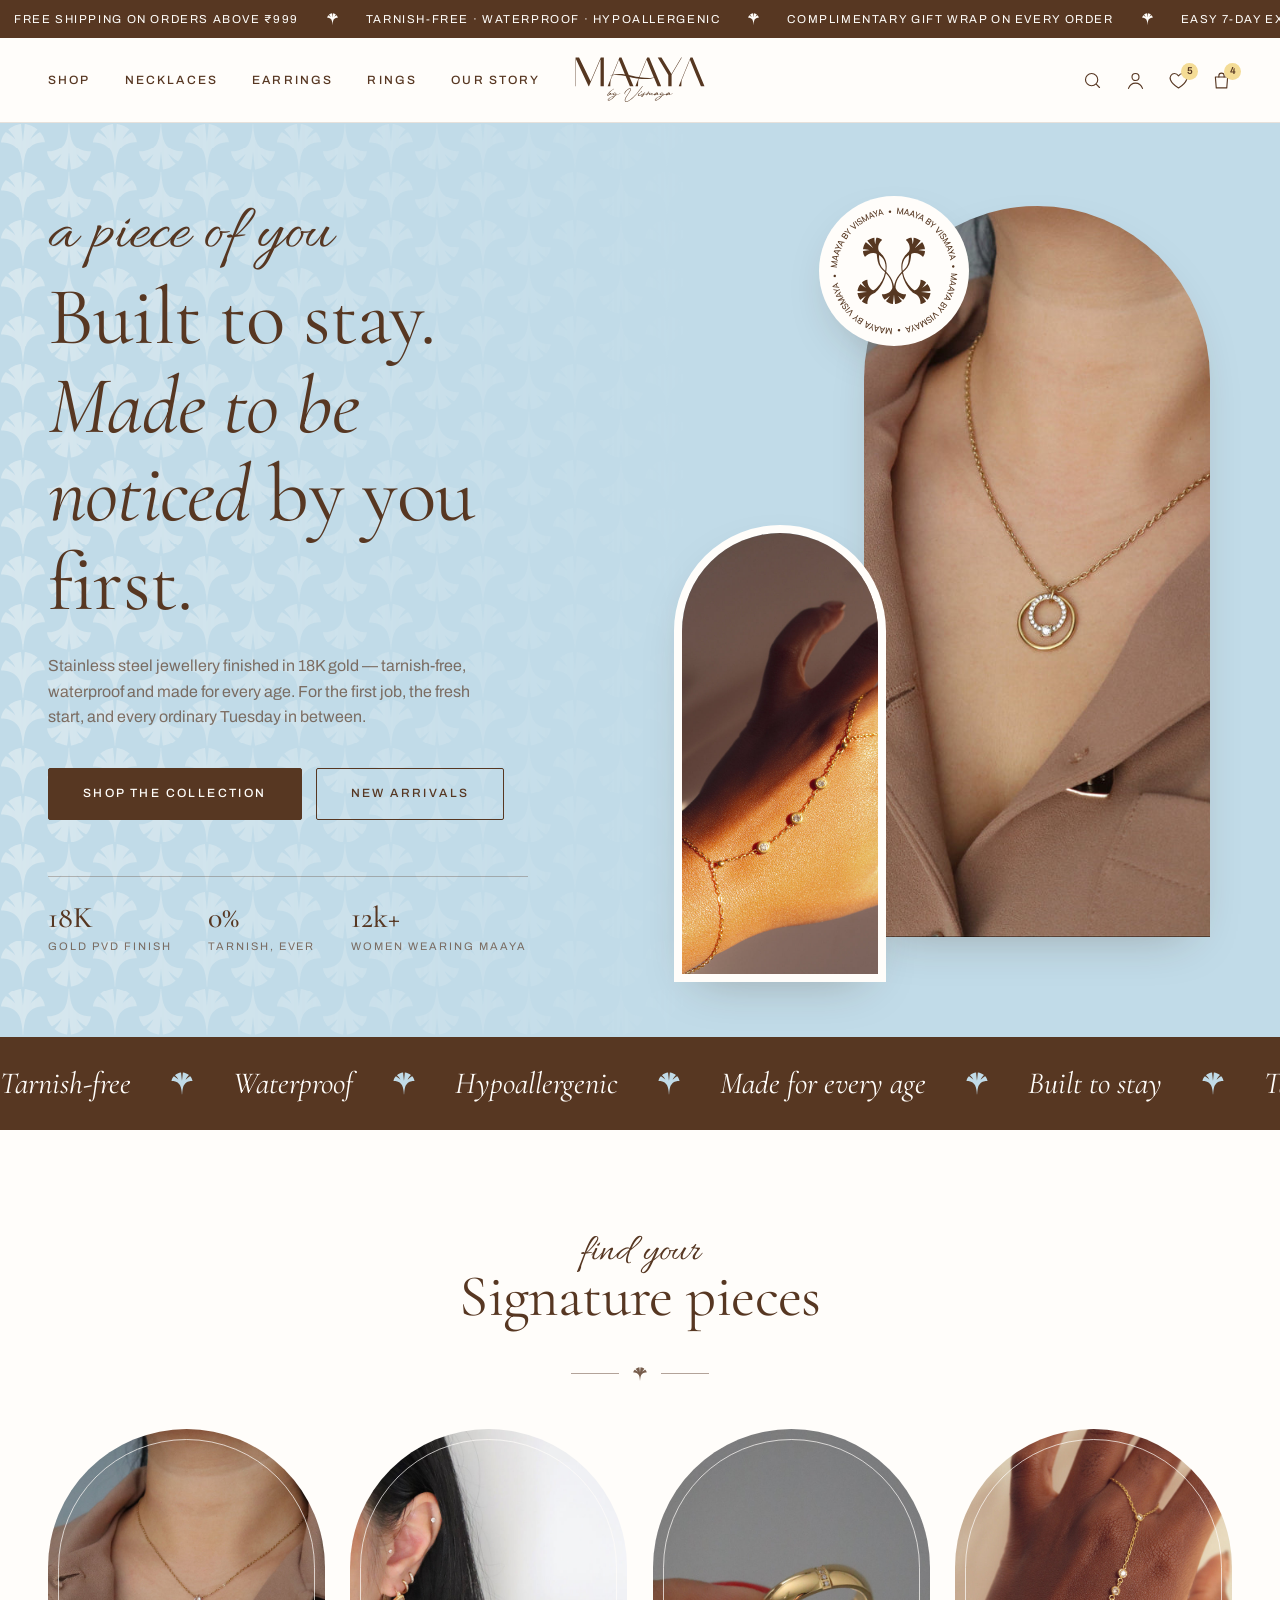
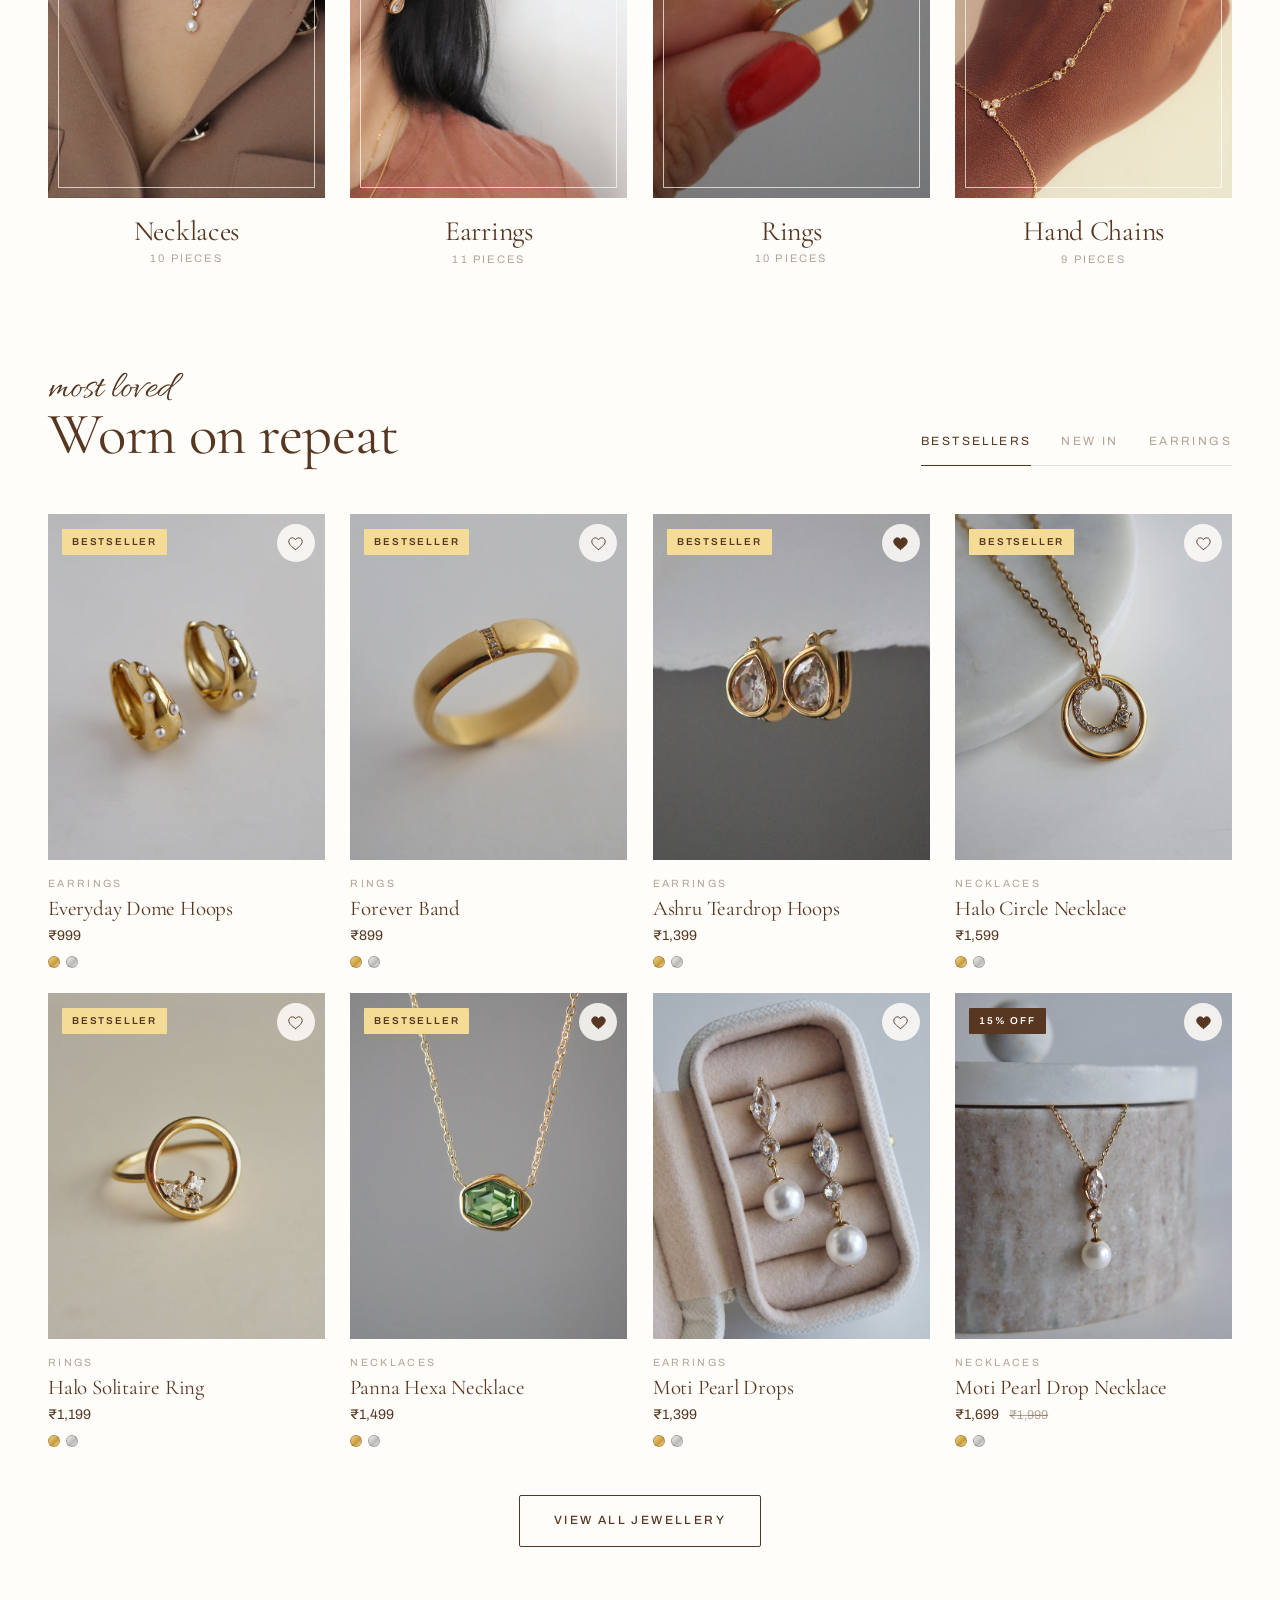
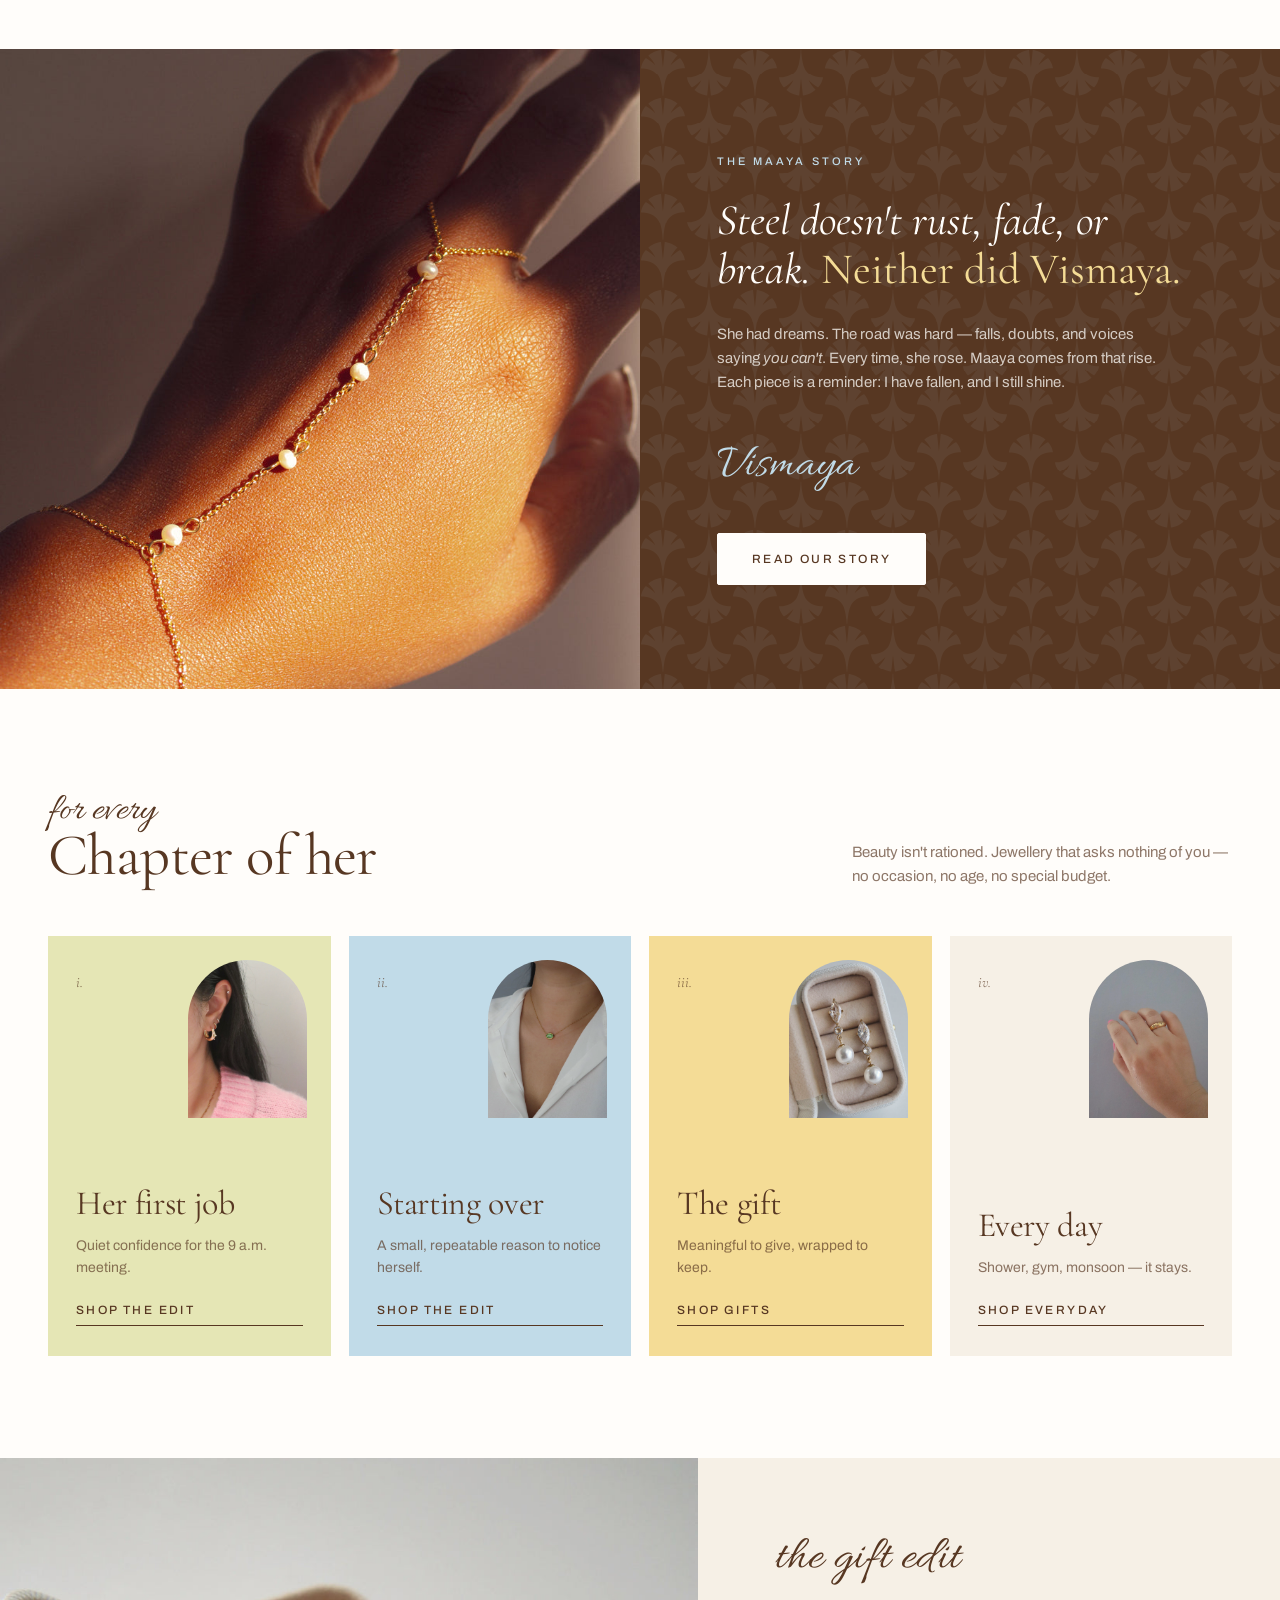
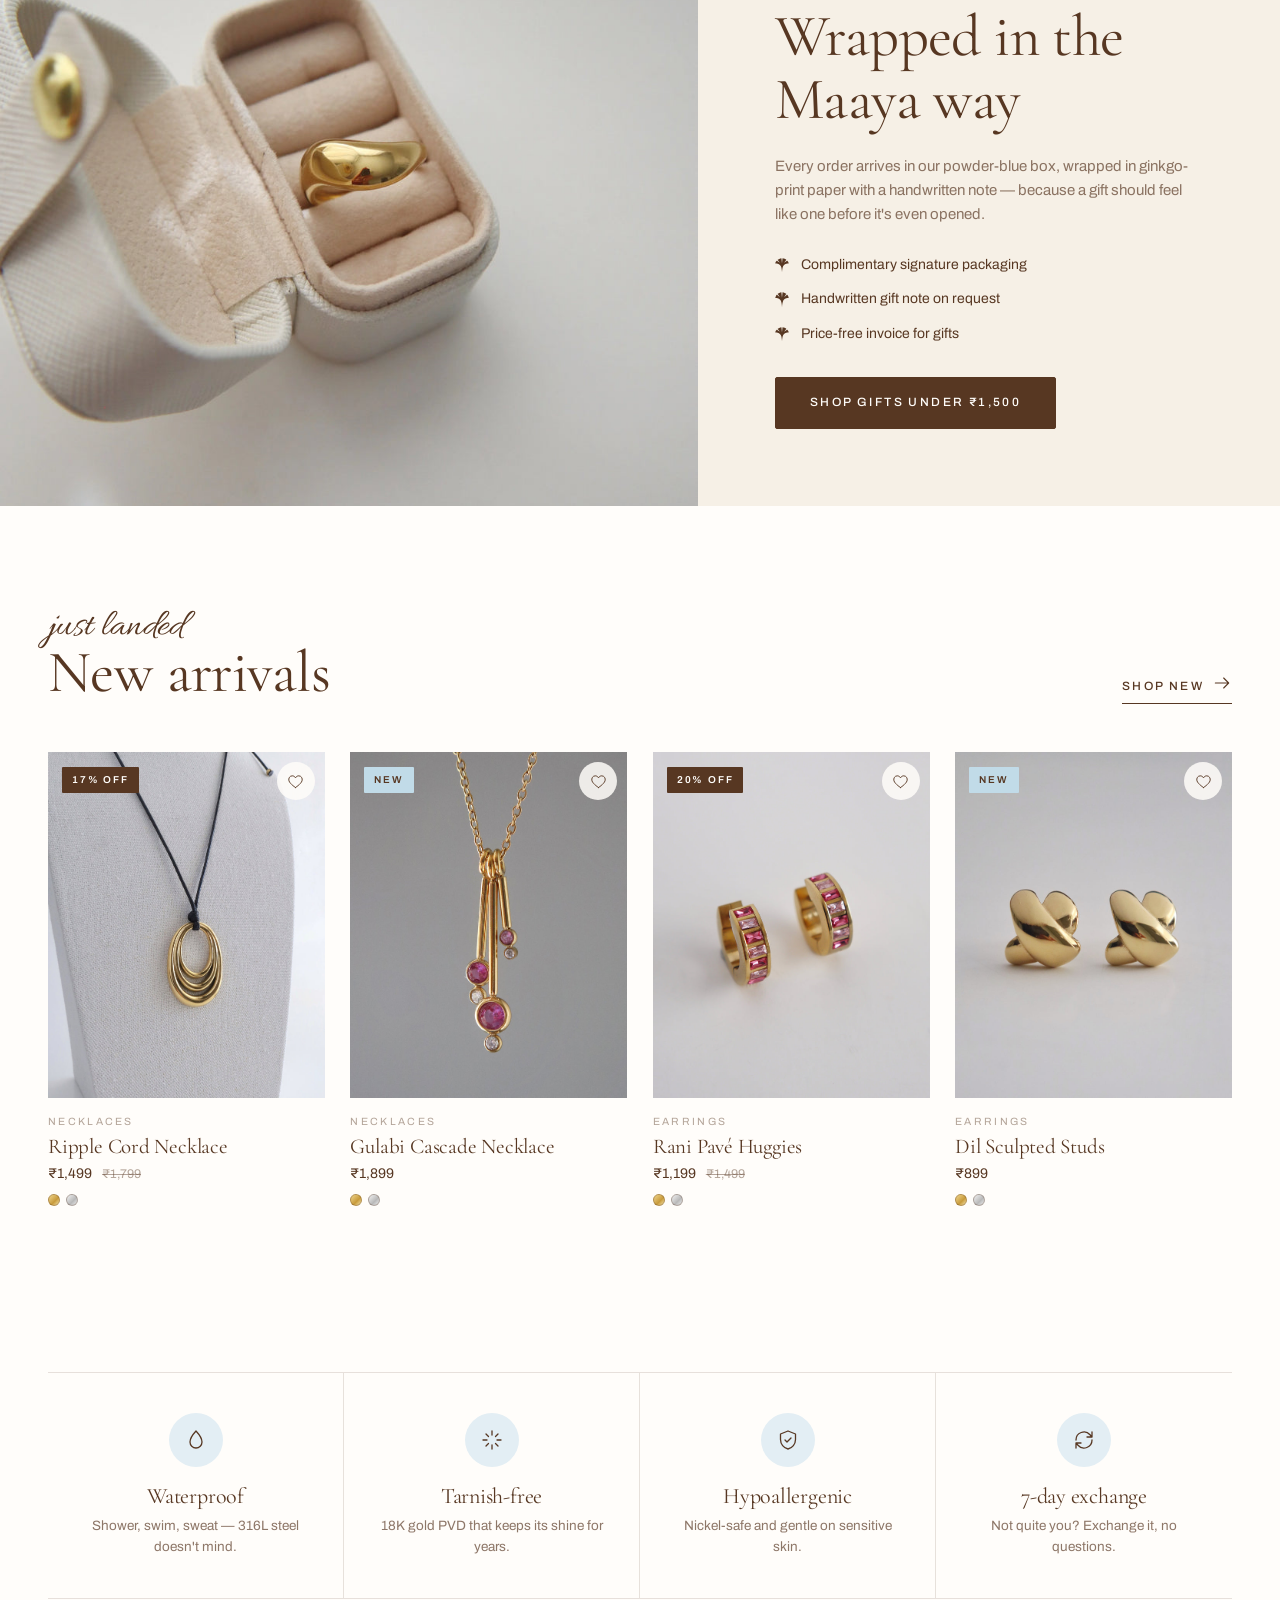
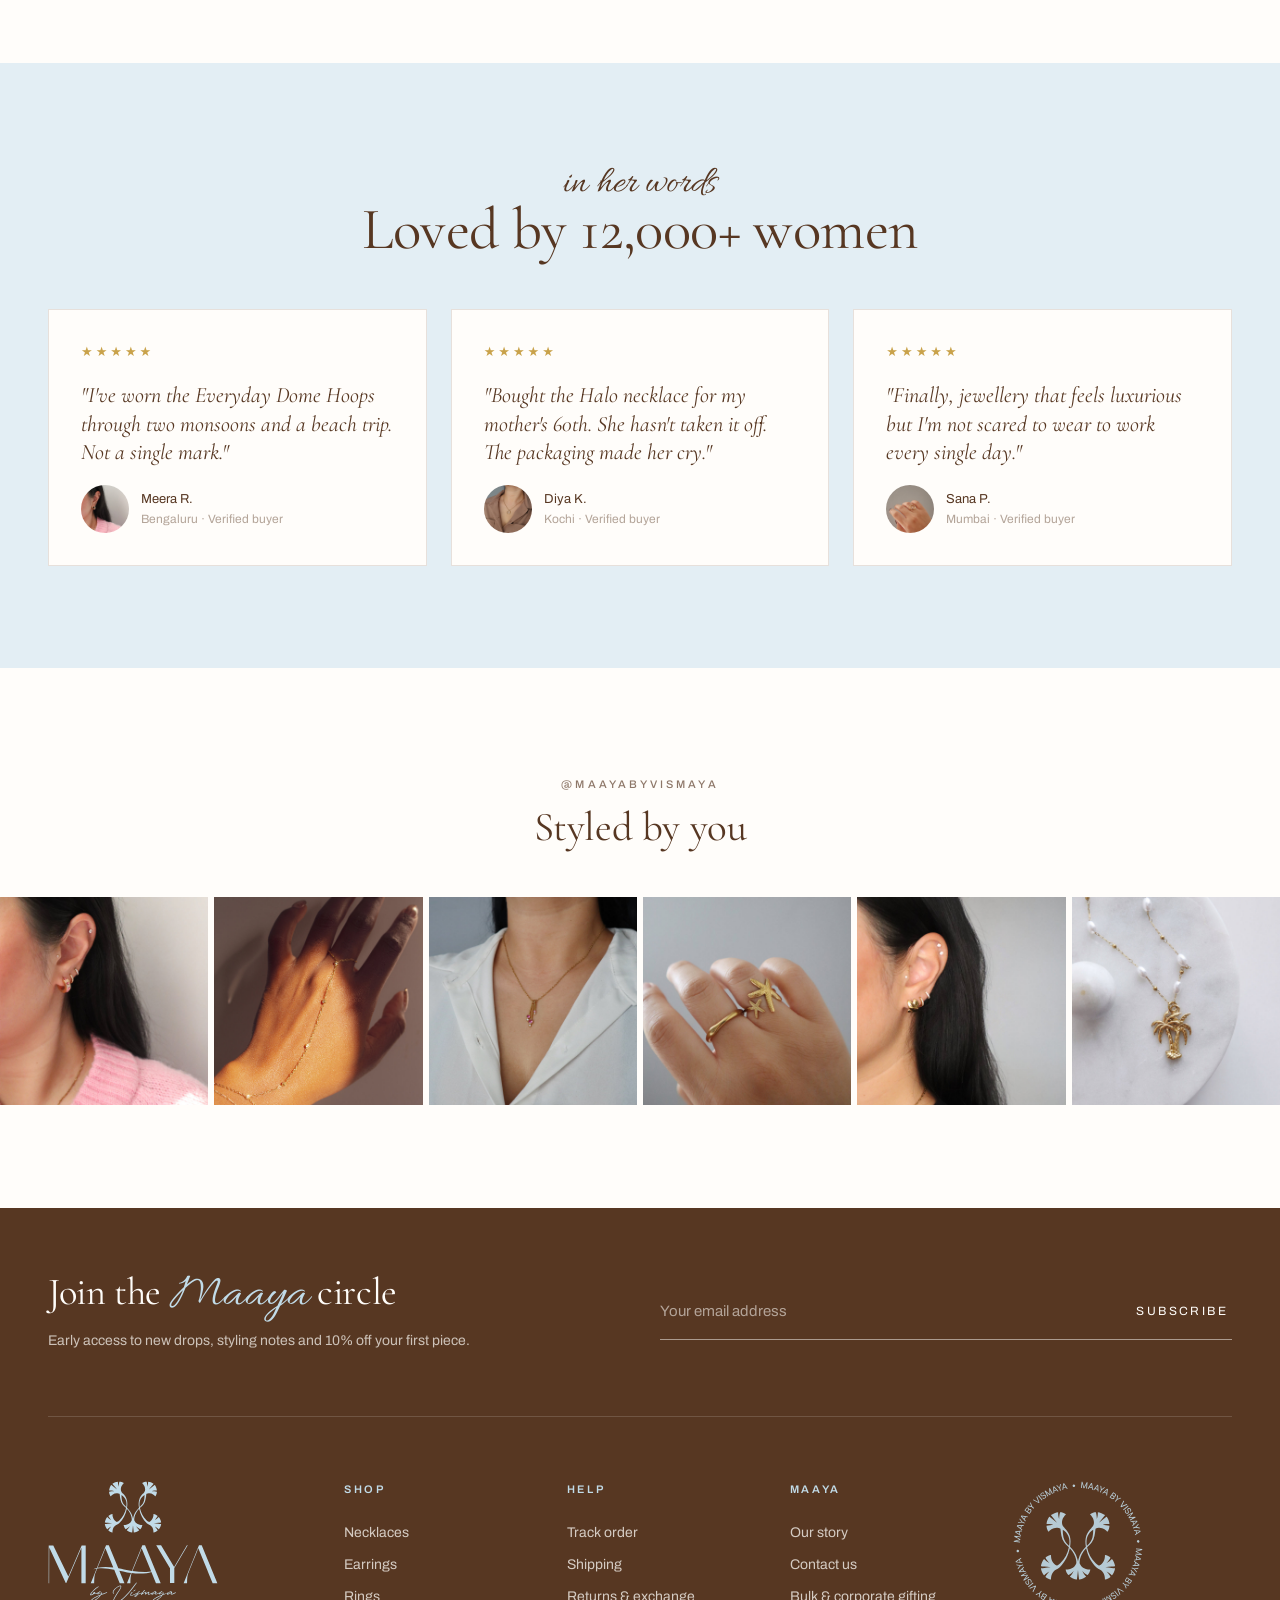
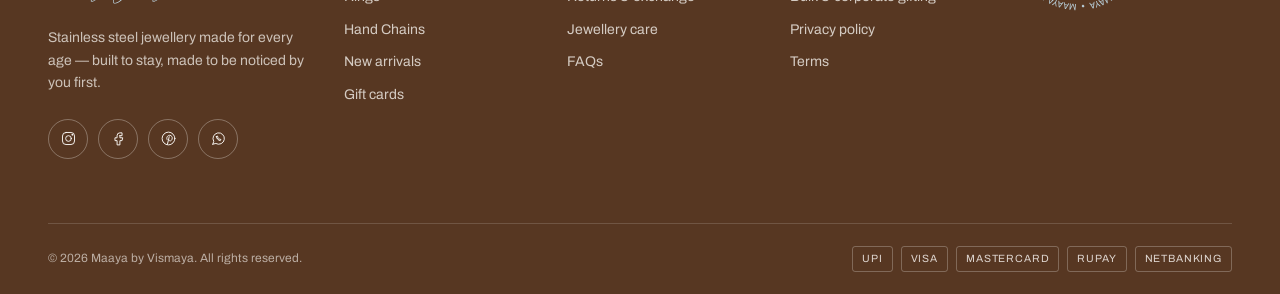
==== index.html @ af7527d7 "stage 1 done" ====
<!doctype html>
<html lang="en">
<head>
  <meta charset="utf-8">
  <meta name="viewport" content="width=device-width, initial-scale=1">
  <title>Maaya by Vismaya — Stainless Steel Jewellery</title>
  <link rel="icon" href="assets/img/brand/motif-brown.svg">
  <link rel="preconnect" href="https://fonts.googleapis.com">
  <link rel="preconnect" href="https://fonts.gstatic.com" crossorigin>
  <link href="https://fonts.googleapis.com/css2?family=Allura&family=Archivo:ital,wght@0,300;0,400;0,500;0,600;1,600&family=Cormorant+Garamond:ital,wght@0,300;0,400;0,500;1,400;1,500&display=swap" rel="stylesheet">
  <link rel="stylesheet" href="assets/css/style.css">
</head>
<body data-page="home">
  <div id="site-header"></div>

  <main>
    <!-- HERO -->
    <section class="hero">
      <div class="container hero__inner">
        <div class="hero__copy">
          <span class="script">a piece of you</span>
          <h1 class="display-xl">Built to stay. <em class="italic">Made to be noticed</em> by you first.</h1>
          <p>Stainless steel jewellery finished in 18K gold — tarnish-free, waterproof and made for every age. For the first job, the fresh start, and every ordinary Tuesday in between.</p>
          <div class="hero__ctas">
            <a href="shop.html" class="btn">Shop the collection</a>
            <a href="shop.html?cat=earrings" class="btn btn--ghost">New arrivals</a>
          </div>
          <div class="hero__meta">
            <div><strong>18K</strong><span>Gold PVD finish</span></div>
            <div><strong>0%</strong><span>Tarnish, ever</span></div>
            <div><strong>12k+</strong><span>Women wearing Maaya</span></div>
          </div>
        </div>
        <div class="hero__visual">
          <div class="hero__arch hero__arch--main"><img src="assets/img/products/necklace-03-2.jpg" alt="Woman wearing the Halo Circle necklace"></div>
          <div class="hero__arch hero__arch--side"><img src="assets/img/products/bracelets-06-3.jpg" alt="Hand chain in evening light"></div>
          <div class="seal"><img src="assets/img/brand/logo-seal-brown.svg" alt=""></div>
        </div>
      </div>
    </section>

    <!-- RIBBON -->
    <div class="ribbon" aria-hidden="true">
      <div class="ribbon__track">
        <span class="ribbon__item">Tarnish-free <img src="assets/img/brand/leaf-blue.svg" alt=""> Waterproof <img src="assets/img/brand/leaf-blue.svg" alt=""> Hypoallergenic <img src="assets/img/brand/leaf-blue.svg" alt=""> Made for every age <img src="assets/img/brand/leaf-blue.svg" alt=""> Built to stay <img src="assets/img/brand/leaf-blue.svg" alt=""></span>
        <span class="ribbon__item">Tarnish-free <img src="assets/img/brand/leaf-blue.svg" alt=""> Waterproof <img src="assets/img/brand/leaf-blue.svg" alt=""> Hypoallergenic <img src="assets/img/brand/leaf-blue.svg" alt=""> Made for every age <img src="assets/img/brand/leaf-blue.svg" alt=""> Built to stay <img src="assets/img/brand/leaf-blue.svg" alt=""></span>
      </div>
    </div>

    <!-- CATEGORIES -->
    <section class="section">
      <div class="container">
        <div class="section-head section-head--center">
          <div><span class="script">find your</span><h2 class="display-l">Signature pieces</h2></div>
          <div class="leaf-divider"><img src="assets/img/brand/leaf-brown.svg" alt=""></div>
        </div>
        <div class="cat-grid">
          <a class="cat-card" href="shop.html?cat=necklaces"><div class="cat-card__media"><img src="assets/img/products/necklace-04-2.jpg" alt=""></div><h3>Necklaces</h3><p>10 pieces</p></a>
          <a class="cat-card" href="shop.html?cat=earrings"><div class="cat-card__media"><img src="assets/img/products/earrings-01-2.jpg" alt=""></div><h3>Earrings</h3><p>11 pieces</p></a>
          <a class="cat-card" href="shop.html?cat=rings"><div class="cat-card__media"><img src="assets/img/products/rings-05-3.jpg" alt=""></div><h3>Rings</h3><p>10 pieces</p></a>
          <a class="cat-card" href="shop.html?cat=handchains"><div class="cat-card__media"><img src="assets/img/products/bracelets-01-1.jpg" alt=""></div><h3>Hand Chains</h3><p>9 pieces</p></a>
        </div>
      </div>
    </section>

    <!-- BESTSELLERS -->
    <section class="section" style="padding-top:0">
      <div class="container">
        <div class="section-head">
          <div><span class="script">most loved</span><h2 class="display-l">Worn on repeat</h2></div>
          <div class="tabs" data-target="home-grid">
            <button class="is-active" data-spec="bestsellers">Bestsellers</button>
            <button data-spec="new">New in</button>
            <button data-spec="cat:earrings">Earrings</button>
          </div>
        </div>
        <div class="grid grid--4" id="home-grid" data-products="bestsellers" data-limit="8"></div>
        <div class="center" style="margin-top:48px"><a href="shop.html" class="btn btn--ghost">View all jewellery</a></div>
      </div>
    </section>

    <!-- STORY -->
    <section class="story" id="story">
      <div class="story__media"><img src="assets/img/products/bracelets-05-3.jpg" alt="Hand in warm light wearing a Maaya hand chain"></div>
      <div class="story__copy">
        <span class="eyebrow">The Maaya story</span>
        <blockquote>Steel doesn't rust, fade, or break. <em>Neither did Vismaya.</em></blockquote>
        <p>She had dreams. The road was hard — falls, doubts, and voices saying <i>you can't</i>. Every time, she rose. Maaya comes from that rise. Each piece is a reminder: I have fallen, and I still shine.</p>
        <div class="story__sign">Vismaya</div>
        <div><a href="#" class="btn btn--light">Read our story</a></div>
      </div>
    </section>

    <!-- MOMENTS -->
    <section class="section">
      <div class="container">
        <div class="section-head">
          <div><span class="script">for every</span><h2 class="display-l">Chapter of her</h2></div>
          <p class="muted" style="max-width:380px">Beauty isn't rationed. Jewellery that asks nothing of you — no occasion, no age, no special budget.</p>
        </div>
        <div class="moments">
          <a class="moment" href="shop.html?cat=earrings">
            <span class="moment__num">i.</span>
            <div class="moment__img"><img src="assets/img/products/earrings-04-2.jpg" alt=""></div>
            <h3>Her first job</h3><p>Quiet confidence for the 9 a.m. meeting.</p><span class="link-line">Shop the edit</span>
          </a>
          <a class="moment" href="shop.html?cat=necklaces">
            <span class="moment__num">ii.</span>
            <div class="moment__img"><img src="assets/img/products/necklace-07-2.jpg" alt=""></div>
            <h3>Starting over</h3><p>A small, repeatable reason to notice herself.</p><span class="link-line">Shop the edit</span>
          </a>
          <a class="moment" href="shop.html">
            <span class="moment__num">iii.</span>
            <div class="moment__img"><img src="assets/img/products/earrings-08-1.jpg" alt=""></div>
            <h3>The gift</h3><p>Meaningful to give, wrapped to keep.</p><span class="link-line">Shop gifts</span>
          </a>
          <a class="moment" href="shop.html?cat=rings">
            <span class="moment__num">iv.</span>
            <div class="moment__img"><img src="assets/img/products/rings-08-2.jpg" alt=""></div>
            <h3>Every day</h3><p>Shower, gym, monsoon — it stays.</p><span class="link-line">Shop everyday</span>
          </a>
        </div>
      </div>
    </section>

    <!-- GIFT EDITORIAL -->
    <section class="editorial">
      <div class="editorial__media"><img src="assets/img/products/rings-10-3.jpg" alt="Maaya ring in its gift box"></div>
      <div class="editorial__copy">
        <span class="script">the gift edit</span>
        <h2 class="display-l">Wrapped in the Maaya way</h2>
        <p class="muted">Every order arrives in our powder-blue box, wrapped in ginkgo-print paper with a handwritten note — because a gift should feel like one before it's even opened.</p>
        <ul class="editorial__list">
          <li><img src="assets/img/brand/leaf-brown.svg" alt="">Complimentary signature packaging</li>
          <li><img src="assets/img/brand/leaf-brown.svg" alt="">Handwritten gift note on request</li>
          <li><img src="assets/img/brand/leaf-brown.svg" alt="">Price-free invoice for gifts</li>
        </ul>
        <div><a href="shop.html" class="btn">Shop gifts under ₹1,500</a></div>
      </div>
    </section>

    <!-- NEW IN -->
    <section class="section">
      <div class="container">
        <div class="section-head">
          <div><span class="script">just landed</span><h2 class="display-l">New arrivals</h2></div>
          <a href="shop.html" class="link-line">Shop new <span data-icon="arrow"></span></a>
        </div>
        <div class="grid grid--4" data-products="new" data-limit="4"></div>
      </div>
    </section>

    <!-- PROMISE -->
    <section class="section--tight">
      <div class="container">
        <div class="promise">
          <div class="promise__item"><div class="promise__icon" data-icon="drop"></div><h4>Waterproof</h4><p>Shower, swim, sweat — 316L steel doesn't mind.</p></div>
          <div class="promise__item"><div class="promise__icon" data-icon="sparkle"></div><h4>Tarnish-free</h4><p>18K gold PVD that keeps its shine for years.</p></div>
          <div class="promise__item"><div class="promise__icon" data-icon="shield"></div><h4>Hypoallergenic</h4><p>Nickel-safe and gentle on sensitive skin.</p></div>
          <div class="promise__item"><div class="promise__icon" data-icon="refresh"></div><h4>7-day exchange</h4><p>Not quite you? Exchange it, no questions.</p></div>
        </div>
      </div>
    </section>

    <!-- REVIEWS -->
    <section class="section" style="background:var(--blue-soft)">
      <div class="container">
        <div class="section-head section-head--center">
          <div><span class="script">in her words</span><h2 class="display-l">Loved by 12,000+ women</h2></div>
        </div>
        <div class="reviews">
          <article class="review"><span class="stars">★★★★★</span><blockquote>"I've worn the Everyday Dome Hoops through two monsoons and a beach trip. Not a single mark."</blockquote><div class="review__who"><img src="assets/img/products/earrings-04-2.jpg" alt=""><div>Meera R.<small>Bengaluru · Verified buyer</small></div></div></article>
          <article class="review"><span class="stars">★★★★★</span><blockquote>"Bought the Halo necklace for my mother's 60th. She hasn't taken it off. The packaging made her cry."</blockquote><div class="review__who"><img src="assets/img/products/necklace-03-2.jpg" alt=""><div>Diya K.<small>Kochi · Verified buyer</small></div></div></article>
          <article class="review"><span class="stars">★★★★★</span><blockquote>"Finally, jewellery that feels luxurious but I'm not scared to wear to work every single day."</blockquote><div class="review__who"><img src="assets/img/products/rings-01-2.jpg" alt=""><div>Sana P.<small>Mumbai · Verified buyer</small></div></div></article>
        </div>
      </div>
    </section>

    <!-- INSTA -->
    <section class="section">
      <div class="container">
        <div class="section-head section-head--center">
          <div><span class="eyebrow">@maayabyvismaya</span><h2 class="display-m" style="margin-top:10px">Styled by you</h2></div>
        </div>
      </div>
      <div class="insta">
        <a href="#"><img src="assets/img/products/earrings-03-2.jpg" alt=""></a>
        <a href="#"><img src="assets/img/products/bracelets-02-2.jpg" alt=""></a>
        <a href="#"><img src="assets/img/products/necklace-05-2.jpg" alt=""></a>
        <a href="#"><img src="assets/img/products/rings-07-2.jpg" alt=""></a>
        <a href="#"><img src="assets/img/products/earrings-07-2.jpg" alt=""></a>
        <a href="#"><img src="assets/img/products/necklace-09-1.jpg" alt=""></a>
      </div>
    </section>
  </main>

  <div id="site-footer"></div>
  <script src="assets/js/data.js"></script>
  <script src="assets/js/app.js"></script>
</body>
</html>
---- assets/css/style.css ----
/* =========================================================
   MAAYA BY VISMAYA — Storefront UI
   Palette & type from the brand book (Section Eighty Studio)
   ========================================================= */

:root {
  /* Brand palette */
  --coffee: #573722;        /* Irish Coffee */
  --coffee-deep: #3f2716;
  --blue: #c1dbe8;          /* Powder Blue */
  --blue-soft: #e3eef4;
  --marzipan: #f4dc96;      /* Marzipan */
  --white: #fffdfa;         /* Best White */
  --beige: #cacd7d;         /* Greenish Beige */
  --lynn: #e5e6b5;          /* Grace Lynn */
  --sand: #f6f0e6;

  --text: var(--coffee);
  --muted: rgba(87, 55, 34, 0.68);
  --faint: rgba(87, 55, 34, 0.45);
  --line: rgba(87, 55, 34, 0.14);
  --line-strong: rgba(87, 55, 34, 0.3);
  --success: #5f6b2c;
  --danger: #a23b2a;

  /* Type */
  --f-display: 'Cormorant Garamond', 'Times New Roman', serif;
  --f-script: 'Allura', cursive;          /* stand-in for "Birds of Paradise" */
  --f-body: 'Archivo', system-ui, sans-serif;

  --container: 1320px;
  --gutter: clamp(16px, 4vw, 48px);
  --radius: 2px;
  --arch: 999px 999px 0 0;
  --ease: cubic-bezier(.2, .7, .2, 1);
  --shadow: 0 18px 50px -24px rgba(63, 39, 22, 0.35);
}

*, *::before, *::after { box-sizing: border-box; }
html { scroll-behavior: smooth; }
body {
  margin: 0;
  background: var(--white);
  color: var(--text);
  font-family: var(--f-body);
  font-size: 15px;
  line-height: 1.6;
  font-weight: 400;
  -webkit-font-smoothing: antialiased;
  overflow-x: hidden;
}
img { max-width: 100%; display: block; }
a { color: inherit; text-decoration: none; }
button, input, select, textarea { font: inherit; color: inherit; }
button { cursor: pointer; background: none; border: 0; padding: 0; }
ul { list-style: none; margin: 0; padding: 0; }
h1, h2, h3, h4 { font-family: var(--f-display); font-weight: 400; line-height: 1.08; margin: 0; letter-spacing: -0.01em; }
p { margin: 0; }
::selection { background: var(--marzipan); color: var(--coffee-deep); }

.container { width: 100%; max-width: var(--container); margin: 0 auto; padding: 0 var(--gutter); }
.section { padding: clamp(56px, 8vw, 112px) 0; }
.section--tight { padding: clamp(40px, 5vw, 72px) 0; }
.sr-only { position: absolute; width: 1px; height: 1px; overflow: hidden; clip: rect(0 0 0 0); }

/* ---------- Typographic helpers ---------- */
.eyebrow { font-size: 11px; letter-spacing: .28em; text-transform: uppercase; font-weight: 500; color: var(--muted); }
.script { font-family: var(--f-script); font-weight: 400; line-height: 1; letter-spacing: 0; }
.display-xl { font-size: clamp(44px, 6.4vw, 92px); }
.display-l { font-size: clamp(36px, 4.6vw, 64px); }
.display-m { font-size: clamp(28px, 3.2vw, 44px); }
.display-s { font-size: clamp(22px, 2.2vw, 28px); }
.italic { font-style: italic; }
.muted { color: var(--muted); }
.center { text-align: center; }

.section-head { display: flex; align-items: end; justify-content: space-between; gap: 24px; margin-bottom: clamp(28px, 4vw, 48px); }
.section-head--center { flex-direction: column; align-items: center; text-align: center; }
.section-head .script { font-size: clamp(30px, 3vw, 42px); color: var(--coffee); display: block; margin-bottom: -6px; }
.leaf-divider { display: flex; align-items: center; justify-content: center; gap: 14px; margin: 14px auto 0; color: var(--faint); }
.leaf-divider::before, .leaf-divider::after { content: ''; width: 48px; height: 1px; background: currentColor; }
.leaf-divider img { width: 14px; opacity: .8; }

/* ---------- Buttons & links ---------- */
.btn {
  display: inline-flex; align-items: center; justify-content: center; gap: 10px;
  height: 52px; padding: 0 34px;
  font-size: 12px; letter-spacing: .2em; text-transform: uppercase; font-weight: 500;
  border: 1px solid var(--coffee); background: var(--coffee); color: var(--white);
  border-radius: var(--radius); transition: background .35s var(--ease), color .35s var(--ease), border-color .35s;
  white-space: nowrap;
}
.btn:hover { background: var(--coffee-deep); }
.btn--ghost { background: transparent; color: var(--coffee); }
.btn--ghost:hover { background: var(--coffee); color: var(--white); }
.btn--light { background: var(--white); color: var(--coffee); border-color: var(--white); }
.btn--light:hover { background: var(--blue); border-color: var(--blue); }
.btn--block { width: 100%; }
.btn--sm { height: 42px; padding: 0 22px; font-size: 11px; }
.btn svg { width: 16px; height: 16px; }
.link-line { font-size: 12px; letter-spacing: .2em; text-transform: uppercase; font-weight: 500; padding-bottom: 4px; border-bottom: 1px solid currentColor; transition: opacity .3s; display: inline-flex; gap: 8px; align-items: center; }
.link-line:hover { opacity: .6; }
.text-link { text-decoration: underline; text-underline-offset: 3px; text-decoration-color: var(--line-strong); }
.text-link:hover { text-decoration-color: currentColor; }

.icon { width: 20px; height: 20px; stroke: currentColor; fill: none; stroke-width: 1.3; stroke-linecap: round; stroke-linejoin: round; flex: none; }

/* ---------- Announcement bar ---------- */
.announce { background: var(--coffee); color: var(--white); font-size: 11.5px; letter-spacing: .14em; text-transform: uppercase; overflow: hidden; }
.announce__track { display: flex; width: max-content; animation: marquee 38s linear infinite; }
.announce__track span { display: inline-flex; align-items: center; gap: 28px; padding: 10px 14px; white-space: nowrap; }
.announce__track img { width: 11px; }
@keyframes marquee { to { transform: translateX(-50%); } }

/* ---------- Header ---------- */
.header { position: sticky; top: 0; z-index: 50; background: rgba(255, 253, 250, .94); backdrop-filter: blur(10px); border-bottom: 1px solid var(--line); transition: box-shadow .3s; }
.header.is-scrolled { box-shadow: 0 6px 30px -20px rgba(63, 39, 22, .4); }
.header__bar { display: grid; grid-template-columns: 1fr auto 1fr; align-items: center; height: 84px; }
.header__logo img { height: 46px; width: auto; }
.nav { display: flex; gap: 34px; font-size: 12px; letter-spacing: .18em; text-transform: uppercase; font-weight: 500; }
.nav > li { position: relative; }
.nav > li > a { display: inline-block; padding: 32px 0; position: relative; }
.nav > li > a::after { content: ''; position: absolute; left: 0; right: 0; bottom: 26px; height: 1px; background: currentColor; transform: scaleX(0); transform-origin: left; transition: transform .4s var(--ease); }
.nav > li:hover > a::after, .nav > li > a.is-active::after { transform: scaleX(1); }
.header__actions { display: flex; justify-content: flex-end; align-items: center; gap: 22px; }
.header__actions a, .header__actions button { position: relative; display: inline-flex; align-items: center; }
.header__actions .icon { width: 21px; height: 21px; }
.badge-count { position: absolute; top: -7px; right: -9px; min-width: 17px; height: 17px; padding: 0 4px; border-radius: 99px; background: var(--marzipan); color: var(--coffee); font-size: 10px; font-weight: 600; display: grid; place-items: center; letter-spacing: 0; }
.menu-toggle { display: none !important; }

/* Mega menu */
.mega { position: fixed; left: 0; right: 0; top: auto; margin-top: 0; background: var(--white); border-top: 1px solid var(--line); border-bottom: 1px solid var(--line); opacity: 0; visibility: hidden; transform: translateY(-6px); transition: all .35s var(--ease); text-transform: none; letter-spacing: 0; font-weight: 400; }
.nav > li:hover .mega { opacity: 1; visibility: visible; transform: none; }
.mega__inner { display: grid; grid-template-columns: repeat(4, 1fr) 1.4fr 1.4fr; gap: 32px; padding: 40px var(--gutter) 48px; max-width: var(--container); margin: 0 auto; }
.mega h4 { font-family: var(--f-body); font-size: 11px; letter-spacing: .24em; text-transform: uppercase; font-weight: 600; margin-bottom: 16px; }
.mega li a { display: block; padding: 5px 0; font-size: 14px; color: var(--muted); transition: color .2s, padding .3s; }
.mega li a:hover { color: var(--coffee); padding-left: 6px; }
.mega__card { position: relative; overflow: hidden; aspect-ratio: 4/5; }
.mega__card img { width: 100%; height: 100%; object-fit: cover; transition: transform 1.2s var(--ease); }
.mega__card:hover img { transform: scale(1.05); }
.mega__card span { position: absolute; left: 18px; bottom: 16px; color: var(--white); font-family: var(--f-display); font-size: 24px; font-style: italic; text-shadow: 0 2px 20px rgba(0,0,0,.35); }

/* Search overlay */
.search-panel { position: fixed; inset: 0; z-index: 90; background: rgba(63, 39, 22, .35); opacity: 0; visibility: hidden; transition: .3s; }
.search-panel.is-open { opacity: 1; visibility: visible; }
.search-panel__box { background: var(--white); padding: 40px var(--gutter) 48px; transform: translateY(-20px); transition: .4s var(--ease); }
.search-panel.is-open .search-panel__box { transform: none; }
.search-panel__field { max-width: 820px; margin: 0 auto; display: flex; align-items: center; gap: 16px; border-bottom: 1px solid var(--coffee); padding-bottom: 12px; }
.search-panel__field input { flex: 1; border: 0; background: none; font-family: var(--f-display); font-size: clamp(26px, 3vw, 38px); outline: none; color: var(--coffee); }
.search-panel__field input::placeholder { color: var(--faint); font-style: italic; }
.search-panel__tags { max-width: 820px; margin: 22px auto 0; display: flex; flex-wrap: wrap; gap: 10px; align-items: center; }

/* Mobile drawer */
.drawer { position: fixed; inset: 0; z-index: 95; pointer-events: none; }
.drawer__scrim { position: absolute; inset: 0; background: rgba(63, 39, 22, .4); opacity: 0; transition: .35s; }
.drawer__panel { position: absolute; top: 0; bottom: 0; left: 0; width: min(380px, 88vw); background: var(--white); transform: translateX(-100%); transition: transform .45s var(--ease); display: flex; flex-direction: column; overflow-y: auto; }
.drawer--right .drawer__panel { left: auto; right: 0; transform: translateX(100%); }
.drawer.is-open { pointer-events: auto; }
.drawer.is-open .drawer__scrim { opacity: 1; }
.drawer.is-open .drawer__panel { transform: none; }
.drawer__head { display: flex; justify-content: space-between; align-items: center; padding: 20px 24px; border-bottom: 1px solid var(--line); }
.drawer__head img { height: 34px; }
.drawer__nav a { display: flex; justify-content: space-between; padding: 16px 24px; border-bottom: 1px solid var(--line); font-family: var(--f-display); font-size: 22px; }
.drawer__foot { margin-top: auto; padding: 24px; background: var(--sand); display: grid; gap: 12px; font-size: 13px; }

/* ---------- Chips / pills / tags ---------- */
.chip { display: inline-flex; align-items: center; gap: 8px; height: 36px; padding: 0 16px; border: 1px solid var(--line-strong); border-radius: 99px; font-size: 13px; transition: .25s; white-space: nowrap; background: transparent; }
.chip:hover { border-color: var(--coffee); }
.chip.is-active { background: var(--coffee); color: var(--white); border-color: var(--coffee); }
.chip--sm { height: 30px; padding: 0 12px; font-size: 12px; }
.tag { display: inline-block; padding: 5px 10px; font-size: 10px; letter-spacing: .18em; text-transform: uppercase; font-weight: 600; background: var(--white); color: var(--coffee); border-radius: 1px; }
.tag--new { background: var(--blue); }
.tag--best { background: var(--marzipan); }
.tag--sale { background: var(--coffee); color: var(--white); }
.status { display: inline-flex; align-items: center; gap: 7px; padding: 5px 12px; border-radius: 99px; font-size: 11.5px; font-weight: 500; letter-spacing: .04em; }
.status::before { content: ''; width: 6px; height: 6px; border-radius: 50%; background: currentColor; }
.status--processing { background: var(--marzipan); color: #7a5a10; }
.status--shipped { background: var(--blue); color: #2e5870; }
.status--delivered { background: var(--lynn); color: var(--success); }
.status--cancelled { background: #f3e1dc; color: var(--danger); }

/* ---------- Product card ---------- */
.grid { display: grid; gap: clamp(14px, 2vw, 28px); }
.grid--4 { grid-template-columns: repeat(4, 1fr); }
.grid--3 { grid-template-columns: repeat(3, 1fr); }
.p-card { position: relative; display: flex; flex-direction: column; }
.p-card__media { position: relative; aspect-ratio: 4/5; overflow: hidden; background: var(--sand); }
.p-card__link { position: absolute; inset: 0; }
.p-card__media img { position: absolute; inset: 0; width: 100%; height: 100%; object-fit: cover; transition: opacity .7s var(--ease), transform 1.4s var(--ease); }
.p-card__media img + img { opacity: 0; }
.p-card:hover .p-card__media img:first-child { transform: scale(1.04); }
.p-card:hover .p-card__media img + img { opacity: 1; }
.p-card__tag { position: absolute; top: 14px; left: 14px; z-index: 2; }
.p-card__wish { position: absolute; top: 10px; right: 10px; z-index: 2; width: 38px; height: 38px; border-radius: 50%; display: grid; place-items: center; background: rgba(255, 253, 250, .85); transition: .25s; }
.p-card__wish:hover { background: var(--white); }
.p-card__wish .icon { width: 17px; height: 17px; }
.p-card__wish.is-active .icon { fill: var(--coffee); }
.p-card__quick { position: absolute; left: 12px; right: 12px; bottom: 12px; z-index: 2; height: 44px; background: var(--white); color: var(--coffee); font-size: 11px; letter-spacing: .2em; text-transform: uppercase; font-weight: 500; transform: translateY(calc(100% + 14px)); transition: transform .45s var(--ease), background .3s; }
.p-card:hover .p-card__quick { transform: none; }
.p-card__quick:hover { background: var(--coffee); color: var(--white); }
.p-card__body { padding-top: 16px; display: grid; gap: 4px; }
.p-card__cat { font-size: 10.5px; letter-spacing: .22em; text-transform: uppercase; color: var(--faint); }
.p-card__name { font-family: var(--f-display); font-size: 21px; line-height: 1.15; }
.p-card__price { font-size: 14px; display: flex; gap: 10px; align-items: baseline; }
.price-mrp { color: var(--faint); text-decoration: line-through; font-size: .9em; }
.price-off { color: var(--success); font-size: .85em; font-weight: 500; }
.p-card__swatches { display: flex; gap: 6px; margin-top: 4px; }
.swatch-dot { width: 12px; height: 12px; border-radius: 50%; border: 1px solid var(--line-strong); }
.swatch--gold { background: linear-gradient(135deg, #f1d68b, #c89b3c 60%, #f5e3a8); }
.swatch--silver { background: linear-gradient(135deg, #f2f2f2, #b9b9b9 60%, #ececec); }
.swatch--rose { background: linear-gradient(135deg, #f3cdbf, #c7897a 60%, #f6d9cf); }

/* ---------- HOME: Hero ---------- */
.hero { position: relative; background: var(--blue); overflow: hidden; }
.hero::before { content: ''; position: absolute; inset: 0; background: url(../img/brand/pattern-tile-white.svg) 0 0 / 92px auto; opacity: .35; mask-image: linear-gradient(90deg, #000 0%, transparent 55%); -webkit-mask-image: linear-gradient(90deg, #000 0%, transparent 55%); }
.hero__inner { position: relative; display: grid; grid-template-columns: 1.05fr 1fr; align-items: center; min-height: min(86vh, 820px); gap: 40px; }
.hero__copy { padding: 80px 0; position: relative; z-index: 2; }
.hero__copy .script { font-size: clamp(44px, 5vw, 76px); display: block; margin-bottom: 6px; color: var(--coffee); }
.hero__copy h1 { max-width: 12ch; }
.hero__copy p { max-width: 440px; margin: 26px 0 38px; font-size: 16px; color: var(--muted); }
.hero__ctas { display: flex; gap: 14px; flex-wrap: wrap; }
.hero__meta { display: flex; gap: 36px; margin-top: 56px; padding-top: 26px; border-top: 1px solid var(--line-strong); max-width: 480px; }
.hero__meta strong { display: block; font-family: var(--f-display); font-size: 30px; font-weight: 500; line-height: 1; }
.hero__meta span { font-size: 11px; letter-spacing: .18em; text-transform: uppercase; color: var(--muted); }
.hero__visual { position: relative; height: 100%; min-height: 620px; }
.hero__arch { position: absolute; overflow: hidden; border-radius: var(--arch); box-shadow: var(--shadow); }
.hero__arch img { width: 100%; height: 100%; object-fit: cover; }
.hero__arch--main { right: 4%; top: 9%; width: 62%; height: 80%; }
.hero__arch--side { left: 0; bottom: 6%; width: 38%; height: 50%; border: 8px solid var(--white); }
.seal { position: absolute; width: 150px; height: 150px; left: 26%; top: 8%; z-index: 3; border-radius: 50%; background: var(--white); display: grid; place-items: center; box-shadow: var(--shadow); }
.seal img { width: 128px; animation: spin 26s linear infinite; }
@keyframes spin { to { transform: rotate(360deg); } }

/* Ribbon / marquee strip */
.ribbon { background: var(--coffee); color: var(--white); overflow: hidden; padding: 22px 0; }
.ribbon__track { display: flex; width: max-content; animation: marquee 45s linear infinite; }
.ribbon__item { display: inline-flex; align-items: center; gap: 40px; padding-right: 40px; font-family: var(--f-display); font-size: clamp(22px, 2.4vw, 32px); font-style: italic; white-space: nowrap; }
.ribbon__item img { width: 22px; }

/* Category arches */
.cat-grid { display: grid; grid-template-columns: repeat(4, 1fr); gap: clamp(14px, 2vw, 28px); }
.cat-card { text-align: center; }
.cat-card__media { aspect-ratio: 3/4; border-radius: var(--arch); overflow: hidden; position: relative; background: var(--sand); }
.cat-card__media img { width: 100%; height: 100%; object-fit: cover; transition: transform 1.4s var(--ease); }
.cat-card:hover .cat-card__media img { transform: scale(1.06); }
.cat-card__media::after { content: ''; position: absolute; inset: 10px; border-radius: var(--arch); border: 1px solid rgba(255, 253, 250, .7); pointer-events: none; }
.cat-card h3 { font-size: 28px; margin-top: 18px; }
.cat-card p { font-size: 11px; letter-spacing: .2em; text-transform: uppercase; color: var(--faint); margin-top: 4px; }

/* Tabs */
.tabs { display: flex; gap: 30px; border-bottom: 1px solid var(--line); }
.tabs button { padding: 0 0 14px; font-size: 12px; letter-spacing: .2em; text-transform: uppercase; color: var(--faint); border-bottom: 1px solid transparent; margin-bottom: -1px; transition: .25s; }
.tabs button.is-active { color: var(--coffee); border-color: var(--coffee); }

/* Story */
.story { display: grid; grid-template-columns: 1fr 1fr; background: var(--coffee); color: var(--white); }
.story__media { position: relative; min-height: 640px; }
.story__media img { position: absolute; inset: 0; width: 100%; height: 100%; object-fit: cover; }
.story__copy { position: relative; padding: clamp(48px, 7vw, 110px) clamp(24px, 6vw, 96px); display: flex; flex-direction: column; justify-content: center; overflow: hidden; }
.story__copy::before { content: ''; position: absolute; inset: 0; background: url(../img/brand/pattern-tile-blue.svg) 0 0 / 92px auto; opacity: .07; }
.story__copy > * { position: relative; }
.story__copy .eyebrow { color: var(--blue); }
.story__copy blockquote { margin: 26px 0 28px; font-family: var(--f-display); font-size: clamp(30px, 3.4vw, 50px); line-height: 1.12; font-style: italic; }
.story__copy blockquote em { font-style: normal; color: var(--marzipan); }
.story__copy p { color: rgba(255, 253, 250, .75); max-width: 460px; margin-bottom: 36px; }
.story__sign { font-family: var(--f-script); font-size: 46px; color: var(--blue); margin-bottom: 30px; }

/* Moments */
.moments { display: grid; grid-template-columns: repeat(4, 1fr); gap: 18px; }
.moment { position: relative; padding: 34px 28px 30px; min-height: 420px; display: flex; flex-direction: column; overflow: hidden; transition: transform .5s var(--ease); }
.moment:hover { transform: translateY(-6px); }
.moment:nth-child(1) { background: var(--lynn); }
.moment:nth-child(2) { background: var(--blue); }
.moment:nth-child(3) { background: var(--marzipan); }
.moment:nth-child(4) { background: var(--sand); }
.moment__num { font-family: var(--f-display); font-size: 15px; font-style: italic; color: var(--muted); }
.moment h3 { font-size: 34px; margin: auto 0 12px; position: relative; }
.moment p { font-size: 14px; color: var(--muted); margin-bottom: 22px; }
.moment__img { position: absolute; right: 24px; top: 24px; width: 42%; aspect-ratio: 3/4; border-radius: var(--arch); overflow: hidden; opacity: .95; }
.moment__img img { width: 100%; height: 100%; object-fit: cover; }

/* Editorial split banner */
.editorial { display: grid; grid-template-columns: 1.2fr 1fr; gap: 0; background: var(--sand); }
.editorial__media { position: relative; min-height: 560px; }
.editorial__media img { position: absolute; inset: 0; width: 100%; height: 100%; object-fit: cover; }
.editorial__copy { padding: clamp(40px, 6vw, 96px); display: flex; flex-direction: column; justify-content: center; gap: 22px; }
.editorial__copy .script { font-size: 48px; }
.editorial__list { display: grid; gap: 12px; margin: 6px 0 10px; }
.editorial__list li { display: flex; gap: 12px; align-items: center; font-size: 14px; }
.editorial__list img { width: 14px; }

/* Promise / features */
.promise { display: grid; grid-template-columns: repeat(4, 1fr); border-top: 1px solid var(--line); border-bottom: 1px solid var(--line); }
.promise__item { padding: 40px 28px; text-align: center; border-right: 1px solid var(--line); }
.promise__item:last-child { border-right: 0; }
.promise__icon { width: 54px; height: 54px; margin: 0 auto 18px; border-radius: 50%; background: var(--blue-soft); display: grid; place-items: center; }
.promise__icon .icon { width: 24px; height: 24px; }
.promise__item h4 { font-size: 22px; margin-bottom: 6px; }
.promise__item p { font-size: 13.5px; color: var(--muted); max-width: 230px; margin: 0 auto; }

/* Reviews */
.reviews { display: grid; grid-template-columns: repeat(3, 1fr); gap: 24px; }
.review { background: var(--white); border: 1px solid var(--line); padding: 32px; display: flex; flex-direction: column; gap: 18px; }
.stars { color: #c9a24a; letter-spacing: 3px; font-size: 13px; }
.review blockquote { margin: 0; font-family: var(--f-display); font-size: 22px; line-height: 1.3; font-style: italic; }
.review__who { display: flex; align-items: center; gap: 12px; margin-top: auto; font-size: 13px; }
.review__who img { width: 48px; height: 48px; object-fit: cover; border-radius: 50%; }
.review__who small { display: block; color: var(--faint); font-size: 12px; }

/* Insta */
.insta { display: grid; grid-template-columns: repeat(6, 1fr); gap: 6px; }
.insta a { position: relative; aspect-ratio: 1; overflow: hidden; }
.insta img { width: 100%; height: 100%; object-fit: cover; transition: transform 1.2s var(--ease); }
.insta a::after { content: ''; position: absolute; inset: 0; background: rgba(87, 55, 34, .35); opacity: 0; transition: .4s; }
.insta a:hover img { transform: scale(1.07); }
.insta a:hover::after { opacity: 1; }

/* ---------- Footer ---------- */
.footer { background: var(--coffee); color: var(--white); position: relative; overflow: hidden; }
.footer__news { display: grid; grid-template-columns: 1fr 1fr; gap: 40px; align-items: center; padding: 64px 0; border-bottom: 1px solid rgba(255, 253, 250, .15); }
.footer__news h3 { font-size: clamp(30px, 3vw, 42px); }
.footer__news h3 .script { color: var(--blue); font-size: 1.25em; }
.footer__news p { color: rgba(255, 253, 250, .7); margin-top: 10px; font-size: 14px; }
.news-form { display: flex; border-bottom: 1px solid rgba(255, 253, 250, .5); }
.news-form input { flex: 1; background: none; border: 0; padding: 16px 0; color: var(--white); outline: none; font-size: 15px; }
.news-form input::placeholder { color: rgba(255, 253, 250, .55); }
.news-form button { font-size: 12px; letter-spacing: .2em; text-transform: uppercase; color: var(--white); padding: 0 4px; }
.footer__main { display: grid; grid-template-columns: 1.4fr repeat(3, 1fr) 1.2fr; gap: 40px; padding: 64px 0; }
.footer__brand img.logo { width: 170px; margin-bottom: 22px; }
.footer__brand p { color: rgba(255, 253, 250, .7); font-size: 14px; max-width: 290px; }
.footer h5 { font-family: var(--f-body); font-size: 11px; letter-spacing: .24em; text-transform: uppercase; font-weight: 600; margin: 0 0 18px; color: var(--blue); }
.footer li a { display: inline-block; padding: 5px 0; font-size: 14px; color: rgba(255, 253, 250, .75); transition: color .2s; }
.footer li a:hover { color: var(--white); }
.socials { display: flex; gap: 10px; margin-top: 24px; }
.socials a { width: 40px; height: 40px; border-radius: 50%; border: 1px solid rgba(255, 253, 250, .3); display: grid; place-items: center; transition: .25s; }
.socials a:hover { background: var(--blue); color: var(--coffee); border-color: var(--blue); }
.socials .icon { width: 17px; height: 17px; }
.footer__seal { width: 130px; opacity: .9; }
.footer__bottom { display: flex; justify-content: space-between; align-items: center; gap: 20px; padding: 22px 0; border-top: 1px solid rgba(255, 253, 250, .15); font-size: 12px; color: rgba(255, 253, 250, .6); flex-wrap: wrap; }
.pay-icons { display: flex; gap: 8px; }
.pay-icons span { padding: 4px 9px; border: 1px solid rgba(255, 253, 250, .25); border-radius: 3px; font-size: 10.5px; letter-spacing: .08em; color: rgba(255, 253, 250, .8); }

/* ---------- Breadcrumb ---------- */
.crumbs { display: flex; gap: 10px; flex-wrap: wrap; font-size: 12px; color: var(--faint); padding: 22px 0; }
.crumbs a:hover { color: var(--coffee); }
.crumbs span:last-child { color: var(--coffee); }

/* ---------- PLP ---------- */
.plp-hero { position: relative; display: grid; grid-template-columns: 1fr 1fr; background: var(--blue-soft); overflow: hidden; }
.plp-hero__copy { padding: clamp(40px, 6vw, 88px) var(--gutter); padding-left: max(var(--gutter), calc((100vw - var(--container)) / 2 + var(--gutter))); display: flex; flex-direction: column; justify-content: center; }
.plp-hero__copy .script { font-size: clamp(36px, 4vw, 56px); }
.plp-hero__copy p { color: var(--muted); max-width: 440px; margin-top: 16px; }
.plp-hero__media { position: relative; min-height: 340px; }
.plp-hero__media img { position: absolute; inset: 0; width: 100%; height: 100%; object-fit: cover; }
.subcats { display: flex; gap: 10px; flex-wrap: wrap; padding: 28px 0 6px; }
.plp { display: grid; grid-template-columns: 260px 1fr; gap: 48px; padding: 28px 0 100px; }
.toolbar { display: flex; justify-content: space-between; align-items: center; gap: 16px; padding-bottom: 18px; margin-bottom: 26px; border-bottom: 1px solid var(--line); font-size: 13px; }
.toolbar__left, .toolbar__right { display: flex; align-items: center; gap: 16px; flex-wrap: wrap; }
.select { position: relative; }
.select select { appearance: none; border: 1px solid var(--line-strong); background: transparent; height: 40px; padding: 0 40px 0 14px; font-size: 13px; border-radius: var(--radius); cursor: pointer; }
.select::after { content: ''; position: absolute; right: 14px; top: 50%; width: 7px; height: 7px; border-right: 1px solid; border-bottom: 1px solid; transform: translateY(-70%) rotate(45deg); pointer-events: none; }
.view-toggle { display: flex; gap: 4px; }
.view-toggle button { width: 36px; height: 36px; display: grid; place-items: center; border: 1px solid transparent; color: var(--faint); }
.view-toggle button.is-active { border-color: var(--line-strong); color: var(--coffee); }
.filter-btn { display: none !important; }
.filters { position: sticky; top: 110px; align-self: start; }
.filters__head { display: flex; justify-content: space-between; align-items: center; padding-bottom: 18px; border-bottom: 1px solid var(--line); }
.filters__head h3 { font-size: 24px; }
.filter-group { border-bottom: 1px solid var(--line); }
.filter-group summary { list-style: none; cursor: pointer; display: flex; justify-content: space-between; align-items: center; padding: 18px 0; font-size: 12px; letter-spacing: .2em; text-transform: uppercase; font-weight: 500; }
.filter-group summary::-webkit-details-marker { display: none; }
.filter-group summary::after { content: '+'; font-size: 18px; font-weight: 300; letter-spacing: 0; }
.filter-group[open] summary::after { content: '–'; }
.filter-group__body { padding: 0 0 20px; display: grid; gap: 11px; }
.check { display: flex; align-items: center; gap: 12px; font-size: 14px; cursor: pointer; }
.check input { appearance: none; width: 17px; height: 17px; border: 1px solid var(--line-strong); border-radius: 1px; display: grid; place-items: center; margin: 0; flex: none; cursor: pointer; }
.check input:checked { background: var(--coffee); border-color: var(--coffee); }
.check input:checked::after { content: ''; width: 5px; height: 9px; border: solid var(--white); border-width: 0 1.5px 1.5px 0; transform: translateY(-1px) rotate(45deg); }
.check em { margin-left: auto; font-style: normal; color: var(--faint); font-size: 12px; }
.range { padding-top: 4px; }
.range__track { position: relative; height: 2px; background: var(--line); margin: 14px 6px 20px; }
.range__fill { position: absolute; left: 10%; right: 35%; top: 0; bottom: 0; background: var(--coffee); }
.range__fill::before, .range__fill::after { content: ''; position: absolute; top: 50%; width: 14px; height: 14px; border-radius: 50%; background: var(--white); border: 1.5px solid var(--coffee); transform: translate(-50%, -50%); }
.range__fill::before { left: 0; }
.range__fill::after { left: 100%; }
.range__vals { display: flex; gap: 10px; align-items: center; }
.range__vals input { width: 100%; height: 40px; border: 1px solid var(--line-strong); padding: 0 10px; background: transparent; font-size: 13px; }
.swatch-row { display: flex; gap: 12px; flex-wrap: wrap; }
.swatch-row label { display: grid; gap: 6px; justify-items: center; font-size: 12px; cursor: pointer; }
.swatch-row .swatch-dot { width: 30px; height: 30px; outline: 1px solid transparent; outline-offset: 3px; }
.swatch-row input { display: none; }
.swatch-row input:checked + .swatch-dot { outline-color: var(--coffee); }
.active-filters { display: flex; gap: 8px; flex-wrap: wrap; align-items: center; margin-bottom: 24px; font-size: 13px; }
.active-filters .chip .icon { width: 12px; height: 12px; }
.promo-tile { position: relative; overflow: hidden; background: var(--coffee); color: var(--white); padding: 34px 28px; display: flex; flex-direction: column; justify-content: flex-end; height: 100%; min-height: 360px; }
.promo-tile::before { content: ''; position: absolute; inset: 0; background: url(../img/brand/pattern-tile-blue.svg) 0 0 / 70px auto; opacity: .12; }
.promo-tile > * { position: relative; }
.promo-tile .script { font-size: 44px; color: var(--blue); }
.promo-tile h3 { font-size: 30px; margin: 6px 0 12px; }
.promo-tile p { font-size: 13.5px; opacity: .75; margin-bottom: 22px; }
.pagination { display: flex; flex-direction: column; align-items: center; gap: 16px; margin-top: 64px; font-size: 13px; color: var(--muted); }
.progress { width: 220px; height: 2px; background: var(--line); position: relative; }
.progress span { position: absolute; left: 0; top: 0; bottom: 0; background: var(--coffee); }

/* ---------- PDP ---------- */
.pdp { display: grid; grid-template-columns: 1.15fr 1fr; gap: clamp(32px, 5vw, 80px); padding-bottom: 90px; }
.gallery { display: grid; grid-template-columns: 84px 1fr; gap: 16px; align-self: start; position: sticky; top: 110px; }
.gallery__thumbs { display: grid; gap: 12px; align-content: start; }
.gallery__thumbs button { aspect-ratio: 4/5; overflow: hidden; opacity: .55; outline: 1px solid transparent; outline-offset: 2px; transition: .25s; }
.gallery__thumbs button.is-active { opacity: 1; outline-color: var(--coffee); }
.gallery__thumbs img { width: 100%; height: 100%; object-fit: cover; }
.gallery__main { position: relative; aspect-ratio: 4/5; overflow: hidden; background: var(--sand); cursor: zoom-in; }
.gallery__main img { width: 100%; height: 100%; object-fit: cover; transition: transform .6s var(--ease); }
.gallery__main:hover img { transform: scale(1.08); }
.gallery__dots { display: none; }
.pdp-info { padding-top: 6px; }
.pdp-info__top { display: flex; justify-content: space-between; align-items: center; margin-bottom: 14px; }
.rating { display: inline-flex; gap: 8px; align-items: center; font-size: 13px; color: var(--muted); }
.pdp-info h1 { font-size: clamp(34px, 3.6vw, 52px); }
.pdp-price { display: flex; align-items: baseline; gap: 14px; margin: 18px 0 6px; font-size: 24px; font-family: var(--f-display); font-weight: 500; }
.pdp-price .price-mrp { font-size: 18px; }
.pdp-price .price-off { font-family: var(--f-body); font-size: 13px; padding: 3px 10px; background: var(--lynn); }
.tax-note { font-size: 12px; color: var(--faint); }
.pdp-desc { color: var(--muted); margin: 22px 0 26px; max-width: 520px; }
.opt { margin-bottom: 24px; }
.opt__label { display: flex; justify-content: space-between; font-size: 12px; letter-spacing: .18em; text-transform: uppercase; margin-bottom: 12px; }
.opt__label b { font-weight: 500; letter-spacing: 0; text-transform: none; font-size: 14px; color: var(--muted); }
.finish-opts { display: flex; gap: 10px; flex-wrap: wrap; }
.finish-opts label { cursor: pointer; }
.finish-opts input { display: none; }
.finish-opts span { display: inline-flex; align-items: center; gap: 10px; height: 46px; padding: 0 18px 0 8px; border: 1px solid var(--line-strong); font-size: 14px; transition: .2s; }
.finish-opts .swatch-dot { width: 28px; height: 28px; }
.finish-opts input:checked + span { border-color: var(--coffee); box-shadow: inset 0 0 0 1px var(--coffee); }
.size-opts { display: flex; gap: 8px; flex-wrap: wrap; }
.size-opts label input { display: none; }
.size-opts label span { display: grid; place-items: center; min-width: 50px; height: 46px; border: 1px solid var(--line-strong); font-size: 14px; cursor: pointer; transition: .2s; }
.size-opts input:checked + span { background: var(--coffee); color: var(--white); border-color: var(--coffee); }
.size-opts input:disabled + span { color: var(--faint); background: repeating-linear-gradient(135deg, transparent 0 6px, var(--line) 6px 7px); cursor: not-allowed; }
.buy-row { display: grid; grid-template-columns: 132px 1fr 54px; gap: 10px; margin: 30px 0 10px; }
.qty { display: flex; align-items: center; justify-content: space-between; border: 1px solid var(--line-strong); height: 52px; }
.qty button { width: 40px; height: 100%; font-size: 18px; }
.qty input { width: 40px; text-align: center; border: 0; background: none; font-size: 15px; outline: none; }
.qty--sm { height: 38px; width: 108px; }
.qty--sm button { width: 32px; }
.icon-btn { width: 54px; height: 52px; border: 1px solid var(--line-strong); display: grid; place-items: center; transition: .25s; }
.icon-btn:hover { border-color: var(--coffee); }
.icon-btn.is-active .icon { fill: var(--coffee); }
.pincode { margin: 26px 0; padding: 20px; background: var(--sand); }
.pincode__row { display: flex; gap: 0; margin-top: 10px; border: 1px solid var(--line-strong); background: var(--white); }
.pincode__row input { flex: 1; border: 0; background: none; padding: 0 14px; height: 46px; outline: none; }
.pincode__row button { padding: 0 18px; font-size: 12px; letter-spacing: .18em; text-transform: uppercase; font-weight: 500; }
.pincode__ok { display: flex; gap: 8px; align-items: center; font-size: 13px; color: var(--success); margin-top: 10px; }
.perks { display: grid; grid-template-columns: repeat(3, 1fr); gap: 1px; background: var(--line); border: 1px solid var(--line); margin-bottom: 26px; }
.perks div { background: var(--white); padding: 16px 12px; text-align: center; font-size: 12px; display: grid; gap: 8px; justify-items: center; color: var(--muted); }
.acc { border-top: 1px solid var(--line); }
.acc details { border-bottom: 1px solid var(--line); }
.acc summary { list-style: none; cursor: pointer; display: flex; justify-content: space-between; padding: 20px 0; font-size: 12px; letter-spacing: .2em; text-transform: uppercase; font-weight: 500; }
.acc summary::-webkit-details-marker { display: none; }
.acc summary::after { content: '+'; font-size: 18px; font-weight: 300; }
.acc details[open] summary::after { content: '–'; }
.acc__body { padding: 0 0 22px; color: var(--muted); font-size: 14px; display: grid; gap: 10px; }
.acc__body ul { display: grid; gap: 8px; }
.acc__body li { display: flex; gap: 10px; }
.acc__body li::before { content: ''; width: 5px; height: 5px; margin-top: 9px; border-radius: 50%; background: var(--beige); flex: none; }
.look { display: grid; grid-template-columns: repeat(3, 1fr); gap: 12px; margin-top: 30px; }
.look__item { display: grid; gap: 8px; font-size: 13px; }
.look__item img { aspect-ratio: 1; object-fit: cover; }
.look__item label { display: flex; gap: 8px; align-items: center; }
.rv-summary { display: grid; grid-template-columns: 300px 1fr; gap: 60px; }
.rv-score { text-align: center; padding: 36px; background: var(--blue-soft); }
.rv-score strong { font-family: var(--f-display); font-size: 72px; font-weight: 400; line-height: 1; display: block; }
.bars { display: grid; gap: 8px; margin-top: 20px; font-size: 12px; }
.bars div { display: grid; grid-template-columns: 22px 1fr 34px; gap: 10px; align-items: center; }
.bars i { height: 4px; background: var(--white); position: relative; }
.bars i b { position: absolute; left: 0; top: 0; bottom: 0; background: var(--coffee); }
.rv-list { display: grid; gap: 0; }
.rv-item { padding: 26px 0; border-bottom: 1px solid var(--line); display: grid; grid-template-columns: 180px 1fr; gap: 30px; }
.rv-item h5 { font-size: 15px; margin: 0 0 4px; font-family: var(--f-body); font-weight: 500; }
.rv-item small { color: var(--faint); font-size: 12px; }
.rv-item h4 { font-size: 22px; margin: 6px 0 8px; }
.rv-item p { color: var(--muted); font-size: 14px; }
.verified { display: inline-flex; gap: 6px; align-items: center; font-size: 12px; color: var(--success); margin-top: 6px; }
.sticky-atc { position: fixed; left: 0; right: 0; bottom: 0; z-index: 40; background: var(--white); border-top: 1px solid var(--line); transform: translateY(100%); transition: transform .4s var(--ease); }
.sticky-atc.is-visible { transform: none; }
.sticky-atc .container { display: flex; align-items: center; gap: 16px; height: 76px; }
.sticky-atc img { width: 48px; height: 56px; object-fit: cover; }
.sticky-atc__name { font-family: var(--f-display); font-size: 20px; line-height: 1.1; }
.sticky-atc .btn { margin-left: auto; }

/* ---------- Page title ---------- */
.page-title { padding: clamp(36px, 5vw, 64px) 0 clamp(26px, 3vw, 40px); text-align: center; }
.page-title .script { font-size: clamp(34px, 3.4vw, 48px); display: block; margin-bottom: -6px; }
.page-title p { color: var(--muted); margin-top: 10px; }

/* ---------- Cart ---------- */
.cart { display: grid; grid-template-columns: 1fr 400px; gap: clamp(32px, 4vw, 64px); padding-bottom: 100px; align-items: start; }
.ship-bar { padding: 18px 22px; background: var(--blue-soft); margin-bottom: 8px; font-size: 14px; }
.ship-bar .progress { width: 100%; margin-top: 12px; background: var(--white); height: 3px; }
.line-head { display: grid; grid-template-columns: 1fr 140px 120px; padding: 18px 0; border-bottom: 1px solid var(--line); font-size: 11px; letter-spacing: .2em; text-transform: uppercase; color: var(--faint); }
.line-head span:last-child { text-align: right; }
.line { display: grid; grid-template-columns: 1fr 140px 120px; align-items: center; padding: 26px 0; border-bottom: 1px solid var(--line); }
.line__prod { display: grid; grid-template-columns: 110px 1fr; gap: 22px; align-items: center; }
.line__prod img { width: 110px; aspect-ratio: 4/5; object-fit: cover; }
.line__name { font-family: var(--f-display); font-size: 22px; line-height: 1.15; }
.line__meta { font-size: 13px; color: var(--muted); margin: 4px 0 12px; }
.line__actions { display: flex; gap: 18px; font-size: 12px; color: var(--muted); }
.line__actions button { text-decoration: underline; text-underline-offset: 3px; }
.line__total { text-align: right; font-size: 15px; }
.gift { margin-top: 28px; padding: 24px; border: 1px dashed var(--line-strong); display: grid; grid-template-columns: 64px 1fr auto; gap: 18px; align-items: center; }
.gift__icon { width: 64px; height: 64px; background: var(--marzipan); display: grid; place-items: center; border-radius: 50%; }
.gift h4 { font-size: 22px; }
.gift p { font-size: 13px; color: var(--muted); }
.gift textarea { grid-column: 1 / -1; display: none; min-height: 80px; }
.gift.is-on textarea { display: block; }
.toggle { position: relative; width: 44px; height: 24px; flex: none; }
.toggle input { opacity: 0; width: 0; height: 0; position: absolute; }
.toggle span { position: absolute; inset: 0; border-radius: 99px; background: var(--line-strong); transition: .25s; cursor: pointer; }
.toggle span::after { content: ''; position: absolute; left: 3px; top: 3px; width: 18px; height: 18px; border-radius: 50%; background: var(--white); transition: .25s var(--ease); }
.toggle input:checked + span { background: var(--coffee); }
.toggle input:checked + span::after { transform: translateX(20px); }
.summary { background: var(--sand); padding: 32px; position: sticky; top: 110px; }
.summary h3 { font-size: 30px; margin-bottom: 22px; }
.summary__row { display: flex; justify-content: space-between; padding: 8px 0; font-size: 14px; }
.summary__row.is-discount { color: var(--success); }
.summary__total { display: flex; justify-content: space-between; align-items: baseline; padding: 18px 0 4px; margin-top: 12px; border-top: 1px solid var(--line-strong); }
.summary__total strong { font-family: var(--f-display); font-size: 30px; font-weight: 500; }
.coupon { display: flex; border: 1px solid var(--line-strong); background: var(--white); margin: 18px 0; }
.coupon input { flex: 1; border: 0; padding: 0 14px; height: 46px; background: none; outline: none; text-transform: uppercase; letter-spacing: .1em; font-size: 13px; }
.coupon button { padding: 0 18px; font-size: 12px; letter-spacing: .18em; text-transform: uppercase; font-weight: 500; }
.coupon-applied { display: flex; justify-content: space-between; align-items: center; padding: 12px 14px; background: var(--lynn); font-size: 13px; margin: 18px 0; }
.trust { display: flex; justify-content: center; gap: 18px; margin-top: 18px; font-size: 12px; color: var(--muted); flex-wrap: wrap; }
.trust span { display: inline-flex; gap: 6px; align-items: center; }
.trust .icon { width: 15px; height: 15px; }
.empty { text-align: center; padding: 80px 20px 110px; }
.empty__icon { width: 120px; margin: 0 auto 26px; opacity: .9; }
.empty h2 { font-size: 40px; }
.empty p { color: var(--muted); margin: 12px 0 28px; }

/* ---------- Wishlist ---------- */
.wish-actions { display: grid; grid-template-columns: 1fr auto; gap: 8px; margin-top: 12px; }
.wish-actions .icon-btn { width: 46px; height: 42px; }
.grid > * { min-width: 0; }
@media (max-width: 640px) {
  .wish-actions { grid-template-columns: 1fr 38px; gap: 6px; }
  .wish-actions .btn { padding: 0 8px; letter-spacing: .1em; font-size: 10px; }
  .wish-actions .icon-btn { width: 38px; }
}

/* ---------- Forms ---------- */
.field { display: grid; gap: 7px; }
.field label { font-size: 12px; letter-spacing: .08em; color: var(--muted); }
.field label i { color: var(--danger); font-style: normal; }
.input, .field select, .field textarea, textarea.input {
  width: 100%; height: 50px; padding: 0 16px; border: 1px solid var(--line-strong); border-radius: var(--radius);
  background: var(--white); font-size: 14.5px; outline: none; transition: border-color .2s, box-shadow .2s; appearance: none;
}
textarea.input { height: auto; padding: 14px 16px; resize: vertical; }
.input:focus, .field select:focus { border-color: var(--coffee); box-shadow: 0 0 0 3px rgba(193, 219, 232, .6); }
.input::placeholder { color: var(--faint); }
.field--select { position: relative; }
.field--select::after { content: ''; position: absolute; right: 18px; bottom: 21px; width: 7px; height: 7px; border-right: 1px solid; border-bottom: 1px solid; transform: rotate(45deg); pointer-events: none; }
.input-group { position: relative; }
.input-group .input { padding-right: 52px; }
.input-group button { position: absolute; right: 0; top: 0; height: 50px; width: 50px; display: grid; place-items: center; color: var(--muted); }
.input-prefix { display: flex; }
.input-prefix span { display: grid; place-items: center; padding: 0 14px; border: 1px solid var(--line-strong); border-right: 0; background: var(--sand); font-size: 14px; }
.form-grid { display: grid; grid-template-columns: 1fr 1fr; gap: 18px; }
.form-grid .full { grid-column: 1 / -1; }
.radio-pills { display: flex; gap: 10px; flex-wrap: wrap; }
.radio-pills input { display: none; }
.radio-pills span { display: inline-flex; align-items: center; gap: 8px; height: 40px; padding: 0 18px; border: 1px solid var(--line-strong); border-radius: 99px; font-size: 13px; cursor: pointer; }
.radio-pills input:checked + span { background: var(--coffee); color: var(--white); border-color: var(--coffee); }
.hint { font-size: 12px; color: var(--faint); }

/* ---------- Checkout ---------- */
.co-header { border-bottom: 1px solid var(--line); background: var(--white); }
.co-header .container { display: flex; justify-content: space-between; align-items: center; height: 84px; }
.co-header img { height: 44px; }
.co-secure { display: flex; align-items: center; gap: 8px; font-size: 12px; letter-spacing: .14em; text-transform: uppercase; color: var(--muted); }
.steps { display: flex; justify-content: center; align-items: center; gap: 14px; padding: 30px 0 10px; font-size: 12px; letter-spacing: .18em; text-transform: uppercase; color: var(--faint); flex-wrap: wrap; }
.steps li { display: flex; align-items: center; gap: 10px; }
.steps b { width: 26px; height: 26px; border-radius: 50%; border: 1px solid var(--line-strong); display: grid; place-items: center; font-weight: 500; letter-spacing: 0; font-size: 12px; }
.steps .is-done { color: var(--coffee); }
.steps .is-done b { background: var(--lynn); border-color: var(--lynn); }
.steps .is-current { color: var(--coffee); }
.steps .is-current b { background: var(--coffee); color: var(--white); border-color: var(--coffee); }
.steps .sep { width: 40px; height: 1px; background: var(--line-strong); }
.checkout { display: grid; grid-template-columns: 1fr 440px; gap: clamp(32px, 4vw, 64px); padding: 30px 0 100px; align-items: start; }
.co-block { padding: 30px 0; border-bottom: 1px solid var(--line); }
.co-block:first-child { padding-top: 0; }
.co-block__head { display: flex; justify-content: space-between; align-items: center; margin-bottom: 20px; gap: 12px; }
.co-block__head h2 { font-size: 30px; display: flex; align-items: center; gap: 14px; }
.co-block__head h2 small { font-family: var(--f-body); font-size: 12px; width: 28px; height: 28px; border-radius: 50%; display: grid; place-items: center; background: var(--blue); }
.logged-as { display: flex; align-items: center; gap: 14px; padding: 16px 18px; background: var(--sand); font-size: 14px; }
.avatar { width: 42px; height: 42px; border-radius: 50%; background: var(--coffee); color: var(--white); display: grid; place-items: center; font-family: var(--f-display); font-size: 20px; flex: none; }
.addr-grid { display: grid; grid-template-columns: 1fr 1fr; gap: 14px; }
.addr { position: relative; display: block; cursor: pointer; }
.addr > input { position: absolute; opacity: 0; }
.addr__card { height: 100%; padding: 20px 20px 18px 52px; border: 1px solid var(--line-strong); transition: .2s; font-size: 13.5px; color: var(--muted); display: grid; gap: 2px; position: relative; background: var(--white); }
.addr__card::before { content: ''; position: absolute; left: 20px; top: 22px; width: 18px; height: 18px; border-radius: 50%; border: 1px solid var(--line-strong); }
.addr input:checked + .addr__card { border-color: var(--coffee); box-shadow: inset 0 0 0 1px var(--coffee); background: #fffcf4; }
.addr input:checked + .addr__card::before { border: 5px solid var(--coffee); }
.addr__name { display: flex; align-items: center; gap: 10px; color: var(--coffee); font-weight: 500; font-size: 15px; margin-bottom: 4px; }
.addr__type { font-size: 10px; letter-spacing: .16em; text-transform: uppercase; padding: 3px 8px; background: var(--blue); color: var(--coffee); font-weight: 600; }
.addr__links { display: flex; gap: 16px; margin-top: 12px; font-size: 12px; color: var(--coffee); }
.addr__links a { text-decoration: underline; text-underline-offset: 3px; }
.addr-add { display: grid; place-items: center; gap: 10px; align-content: center; min-height: 180px; border: 1px dashed var(--line-strong); color: var(--coffee); font-size: 13px; letter-spacing: .14em; text-transform: uppercase; transition: .25s; width: 100%; }
.addr-add:hover { background: var(--sand); border-color: var(--coffee); }
.addr-add span { width: 44px; height: 44px; border-radius: 50%; border: 1px solid var(--coffee); display: grid; place-items: center; font-size: 22px; font-weight: 300; }
.addr-form { margin-top: 20px; padding: 28px; border: 1px solid var(--line-strong); background: var(--white); display: none; }
.addr-form.is-open { display: block; animation: fadeUp .4s var(--ease); }
.addr-form h3 { font-size: 26px; margin-bottom: 6px; }
.addr-form__actions { display: flex; gap: 12px; margin-top: 24px; }
.locate { display: inline-flex; gap: 8px; align-items: center; font-size: 13px; color: var(--coffee); margin: 6px 0 20px; text-decoration: underline; text-underline-offset: 3px; }
@keyframes fadeUp { from { opacity: 0; transform: translateY(10px); } to { opacity: 1; transform: none; } }
.opt-list { display: grid; gap: 10px; }
.opt-row { display: block; cursor: pointer; position: relative; }
.opt-row > input { position: absolute; opacity: 0; }
.opt-row__card { display: grid; grid-template-columns: 22px 1fr auto; gap: 16px; align-items: center; padding: 18px 20px; border: 1px solid var(--line-strong); transition: .2s; }
.opt-row__card::before { content: ''; width: 18px; height: 18px; border-radius: 50%; border: 1px solid var(--line-strong); }
.opt-row > input:checked + .opt-row__card { border-color: var(--coffee); box-shadow: inset 0 0 0 1px var(--coffee); background: #fffcf4; }
.opt-row > input:checked + .opt-row__card::before { border: 5px solid var(--coffee); }
.opt-row__title { font-size: 15px; font-weight: 500; }
.opt-row__sub { font-size: 12.5px; color: var(--muted); }
.opt-row__end { font-size: 14px; display: flex; gap: 6px; align-items: center; }
.pay-logos { display: flex; gap: 6px; }
.pay-logos span { padding: 3px 7px; border: 1px solid var(--line); border-radius: 3px; font-size: 10px; font-weight: 600; letter-spacing: .04em; color: var(--muted); background: var(--white); }
.opt-row__extra { display: none; padding: 18px 20px 22px 58px; border: 1px solid var(--coffee); border-top: 0; margin-top: -1px; box-shadow: inset 1px 0 0 var(--coffee), inset -1px 0 0 var(--coffee), inset 0 -1px 0 var(--coffee); background: #fffcf4; }
.opt-row > input:checked ~ .opt-row__extra { display: block; }
.upi-apps { display: flex; gap: 10px; flex-wrap: wrap; margin-bottom: 14px; }
.upi-apps button { height: 44px; padding: 0 16px; border: 1px solid var(--line-strong); background: var(--white); font-size: 13px; display: inline-flex; align-items: center; gap: 8px; }
.upi-apps button i { width: 18px; height: 18px; border-radius: 4px; display: inline-block; }
.razorpay-note { display: flex; gap: 10px; align-items: center; font-size: 12px; color: var(--muted); margin-top: 18px; }
.razorpay-note b { color: #3395ff; font-weight: 700; letter-spacing: -.01em; }
.co-items { display: grid; gap: 16px; padding-bottom: 20px; border-bottom: 1px solid var(--line-strong); margin-bottom: 8px; }
.co-item { display: grid; grid-template-columns: 70px 1fr auto; gap: 14px; align-items: center; font-size: 13.5px; }
.co-item__img { position: relative; }
.co-item__img img { width: 70px; aspect-ratio: 4/5; object-fit: cover; }
.co-item__img b { position: absolute; top: -8px; right: -8px; width: 22px; height: 22px; border-radius: 50%; background: var(--coffee); color: var(--white); font-size: 11px; display: grid; place-items: center; font-weight: 500; }
.co-item__name { font-family: var(--f-display); font-size: 18px; line-height: 1.15; }
.co-item small { color: var(--faint); }
.deliver-to { margin-top: 18px; padding: 14px 16px; background: var(--white); font-size: 13px; color: var(--muted); display: flex; gap: 12px; }

/* Success */
.success { text-align: center; padding: 70px 0 30px; }
.success__mark { width: 120px; height: 120px; margin: 0 auto 26px; border-radius: 50%; background: var(--blue); display: grid; place-items: center; position: relative; }
.success__mark img { width: 64px; }
.success__mark::after { content: ''; position: absolute; inset: -10px; border-radius: 50%; border: 1px solid var(--blue); animation: pulse 2.4s var(--ease) infinite; }
@keyframes pulse { from { transform: scale(.9); opacity: 1; } to { transform: scale(1.25); opacity: 0; } }
.success .script { font-size: 56px; display: block; }
.success p { color: var(--muted); max-width: 520px; margin: 14px auto 0; }
.success-grid { display: grid; grid-template-columns: 1.3fr 1fr; gap: 28px; max-width: 1040px; margin: 40px auto 100px; }
.panel { border: 1px solid var(--line); padding: 28px; background: var(--white); }
.panel h3 { font-size: 26px; margin-bottom: 18px; }
.kv { display: grid; grid-template-columns: 1fr 1fr; gap: 18px; font-size: 14px; }
.kv small { display: block; font-size: 11px; letter-spacing: .18em; text-transform: uppercase; color: var(--faint); margin-bottom: 4px; }

/* ---------- Account ---------- */
.account > *, .cart > *, .checkout > *, .plp > *, .pdp > *, .success-grid > * { min-width: 0; }
.account { display: grid; grid-template-columns: 270px 1fr; gap: clamp(32px, 4vw, 64px); padding: 10px 0 100px; align-items: start; }
.acct-nav { position: sticky; top: 110px; border: 1px solid var(--line); }
.acct-nav__user { display: flex; gap: 14px; align-items: center; padding: 22px; background: var(--blue-soft); }
.acct-nav__user strong { display: block; font-family: var(--f-display); font-size: 21px; font-weight: 500; line-height: 1.1; }
.acct-nav__user small { color: var(--muted); font-size: 12px; }
.acct-nav a { display: flex; align-items: center; gap: 14px; padding: 16px 22px; border-top: 1px solid var(--line); font-size: 14px; transition: .2s; }
.acct-nav a:hover { background: var(--sand); }
.acct-nav a.is-active { background: var(--coffee); color: var(--white); }
.acct-nav a em { margin-left: auto; font-style: normal; font-size: 12px; opacity: .7; }
.acct-head { display: flex; justify-content: space-between; align-items: end; gap: 20px; margin-bottom: 26px; flex-wrap: wrap; }
.acct-head h1 { font-size: clamp(36px, 3.4vw, 48px); }
.stat-row { display: grid; grid-template-columns: repeat(3, 1fr); gap: 14px; margin-bottom: 30px; }
.stat { padding: 22px; background: var(--sand); }
.stat strong { display: block; font-family: var(--f-display); font-size: 36px; font-weight: 500; line-height: 1; }
.stat span { font-size: 12px; letter-spacing: .14em; text-transform: uppercase; color: var(--muted); }
.order { border: 1px solid var(--line); margin-bottom: 18px; background: var(--white); }
.order__head { display: flex; flex-wrap: wrap; gap: 14px 40px; align-items: center; padding: 18px 24px; background: var(--sand); font-size: 13px; }
.order__head small { display: block; font-size: 10.5px; letter-spacing: .18em; text-transform: uppercase; color: var(--faint); }
.order__head .status { margin-left: auto; }
.order__body { display: grid; grid-template-columns: 1fr auto; gap: 24px; padding: 22px 24px; align-items: center; }
.order__items { display: grid; gap: 14px; }
.order__item { display: grid; grid-template-columns: 76px 1fr; gap: 16px; align-items: center; font-size: 13.5px; color: var(--muted); }
.order__item img { width: 76px; aspect-ratio: 4/5; object-fit: cover; }
.order__item strong { display: block; font-family: var(--f-display); font-size: 20px; font-weight: 400; color: var(--coffee); line-height: 1.15; }
.order__actions { display: grid; gap: 10px; min-width: 190px; }
.track { padding: 26px 24px 30px; border-top: 1px solid var(--line); }
.track__line { display: grid; grid-template-columns: repeat(5, 1fr); position: relative; margin-top: 10px; }
.track__line::before { content: ''; position: absolute; top: 13px; left: 10%; right: 10%; height: 2px; background: var(--line); }
.track__line::after { content: ''; position: absolute; top: 13px; left: 10%; width: var(--done, 40%); height: 2px; background: var(--coffee); }
.track__step { position: relative; z-index: 1; text-align: center; font-size: 12.5px; color: var(--faint); display: grid; justify-items: center; gap: 6px; }
.track__step i { width: 28px; height: 28px; border-radius: 50%; background: var(--white); border: 2px solid var(--line-strong); display: grid; place-items: center; }
.track__step.is-done { color: var(--coffee); }
.track__step.is-done i { background: var(--coffee); border-color: var(--coffee); }
.track__step.is-done i::after { content: ''; width: 5px; height: 9px; border: solid var(--white); border-width: 0 2px 2px 0; transform: translateY(-1px) rotate(45deg); }
.track__step.is-current i { border-color: var(--coffee); box-shadow: 0 0 0 5px var(--blue); }
.track__step small { font-size: 11px; color: var(--faint); }
.track__info { display: flex; justify-content: space-between; flex-wrap: wrap; gap: 10px; margin-top: 22px; padding: 14px 18px; background: var(--blue-soft); font-size: 13px; }

/* ---------- Auth ---------- */
.auth { display: grid; grid-template-columns: 1fr 1fr; min-height: 100vh; }
.auth__visual { position: relative; overflow: hidden; background: var(--coffee); }
.auth__visual > img:not(.auth__seal) { position: absolute; inset: 0; width: 100%; height: 100%; object-fit: cover; }
.auth__visual::after { content: ''; position: absolute; inset: 0; background: linear-gradient(180deg, rgba(63, 39, 22, .15) 30%, rgba(63, 39, 22, .85)); }
.auth__quote { position: absolute; left: clamp(28px, 5vw, 64px); right: clamp(28px, 5vw, 64px); bottom: clamp(28px, 5vw, 64px); z-index: 2; color: var(--white); }
.auth__quote .script { font-size: 56px; color: var(--blue); }
.auth__quote p { font-family: var(--f-display); font-size: clamp(26px, 2.6vw, 38px); font-style: italic; line-height: 1.15; max-width: 520px; margin-top: 6px; }
.auth__seal { position: absolute; top: 40px; right: 40px; z-index: 2; width: 120px; animation: spin 30s linear infinite; }
.auth__panel { display: flex; flex-direction: column; padding: 36px clamp(24px, 6vw, 96px); }
.auth__top { display: flex; justify-content: space-between; align-items: center; }
.auth__top img { height: 46px; }
.auth__top a.back { font-size: 12px; letter-spacing: .14em; text-transform: uppercase; display: inline-flex; gap: 8px; align-items: center; color: var(--muted); }
.auth__form { width: 100%; max-width: 440px; margin: auto; padding: 50px 0; }
.auth__form h1 { font-size: clamp(38px, 3.6vw, 52px); }
.auth__form > p { color: var(--muted); margin: 10px 0 30px; }
.btn-google { display: flex; align-items: center; justify-content: center; gap: 12px; width: 100%; height: 52px; border: 1px solid var(--line-strong); background: var(--white); font-size: 14.5px; font-weight: 500; transition: .25s; border-radius: var(--radius); }
.btn-google:hover { border-color: var(--coffee); box-shadow: 0 6px 20px -12px rgba(63, 39, 22, .35); }
.btn-google svg { width: 20px; height: 20px; }
.or { display: flex; align-items: center; gap: 14px; margin: 26px 0; font-size: 11px; letter-spacing: .24em; text-transform: uppercase; color: var(--faint); }
.or::before, .or::after { content: ''; flex: 1; height: 1px; background: var(--line); }
.auth__form .field + .field { margin-top: 16px; }
.auth__row { display: flex; justify-content: space-between; align-items: center; margin: 18px 0 26px; font-size: 13px; }
.auth__switch { text-align: center; margin-top: 26px; font-size: 14px; color: var(--muted); }
.auth__switch a { color: var(--coffee); font-weight: 500; text-decoration: underline; text-underline-offset: 3px; }
.auth__legal { font-size: 12px; color: var(--faint); text-align: center; margin-top: 18px; }
.seg { display: grid; grid-template-columns: 1fr 1fr; border: 1px solid var(--line-strong); margin-bottom: 22px; }
.seg button { height: 42px; font-size: 12px; letter-spacing: .16em; text-transform: uppercase; color: var(--muted); }
.seg button.is-active { background: var(--coffee); color: var(--white); }
.pw-meter { display: grid; grid-template-columns: repeat(4, 1fr); gap: 4px; margin-top: 8px; }
.pw-meter i { height: 3px; background: var(--line); }
.pw-meter i.on { background: var(--beige); }

/* ---------- Toast ---------- */
.toast { position: fixed; right: 24px; bottom: 24px; z-index: 100; display: flex; gap: 14px; align-items: center; background: var(--coffee); color: var(--white); padding: 14px 18px 14px 14px; box-shadow: var(--shadow); transform: translateY(140%); transition: transform .45s var(--ease); max-width: calc(100vw - 32px); }
.toast.is-show { transform: none; }
.toast img { width: 46px; height: 54px; object-fit: cover; }
.toast small { display: block; font-size: 11px; letter-spacing: .14em; text-transform: uppercase; color: var(--blue); }
.toast a { margin-left: 10px; font-size: 11px; letter-spacing: .18em; text-transform: uppercase; border-bottom: 1px solid; }

/* ---------- Screens index (client preview) ---------- */
.screens { display: grid; grid-template-columns: repeat(3, 1fr); gap: 22px; }
.screen-card { border: 1px solid var(--line); padding: 26px; display: grid; gap: 10px; transition: .3s; background: var(--white); }
.screen-card:hover { border-color: var(--coffee); transform: translateY(-4px); box-shadow: var(--shadow); }
.screen-card b { font-family: var(--f-display); font-size: 15px; font-style: italic; color: var(--faint); font-weight: 400; }
.screen-card h3 { font-size: 30px; }
.screen-card p { font-size: 13.5px; color: var(--muted); }
.swatches-board { display: grid; grid-template-columns: repeat(6, 1fr); gap: 10px; }
.swatches-board div { aspect-ratio: 1/1.1; padding: 14px; display: flex; flex-direction: column; justify-content: flex-end; font-size: 11px; letter-spacing: .1em; text-transform: uppercase; border: 1px solid var(--line); }

/* =========================================================
   Responsive
   ========================================================= */
@media (max-width: 1180px) {
  .footer__main { grid-template-columns: 1.4fr repeat(3, 1fr); }
  .footer__seal-col { display: none; }
  .mega__inner { grid-template-columns: repeat(3, 1fr) 1.4fr; }
  .mega__inner > :nth-child(4), .mega__inner > :nth-child(6) { display: none; }
  .checkout { grid-template-columns: 1fr 380px; }
}

@media (max-width: 1024px) {
  .nav { display: none; }
  .menu-toggle { display: inline-flex !important; }
  .header__bar { height: 70px; }
  .header__logo img { height: 38px; }
  .header__actions .hide-sm { display: none; }
  .grid--4 { grid-template-columns: repeat(3, 1fr); }
  .cat-grid { grid-template-columns: repeat(2, 1fr); }
  .moments { grid-template-columns: repeat(2, 1fr); }
  .promise { grid-template-columns: repeat(2, 1fr); }
  .promise__item:nth-child(2) { border-right: 0; }
  .promise__item:nth-child(-n+2) { border-bottom: 1px solid var(--line); }
  .insta { grid-template-columns: repeat(3, 1fr); }
  .plp { grid-template-columns: 1fr; }
  .filters { display: none; }
  .filter-btn { display: inline-flex !important; }
  .pdp { grid-template-columns: 1fr; }
  .gallery { position: static; }
  .cart, .checkout { grid-template-columns: 1fr; }
  .summary { position: static; }
  .account { grid-template-columns: 1fr; }
  .acct-nav { position: static; display: flex; overflow-x: auto; }
  .acct-nav__user { display: none; }
  .acct-nav a { border-top: 0; border-right: 1px solid var(--line); white-space: nowrap; }
  .screens { grid-template-columns: repeat(2, 1fr); }
  .rv-summary { grid-template-columns: 1fr; gap: 30px; }
}

@media (max-width: 860px) {
  .hero__inner { grid-template-columns: 1fr; gap: 0; min-height: 0; }
  .hero__copy { padding: 56px 0 10px; }
  .hero__visual { min-height: 520px; }
  .hero__arch--main { width: 70%; right: 0; top: 4%; height: 84%; }
  .hero__arch--side { width: 44%; }
  .seal { width: 110px; height: 110px; left: auto; right: 58%; top: 2%; }
  .seal img { width: 94px; }
  .story, .editorial, .plp-hero { grid-template-columns: 1fr; }
  .story__media, .editorial__media { min-height: 420px; }
  .plp-hero__copy { padding: 40px var(--gutter); }
  .plp-hero__media { min-height: 260px; }
  .reviews { grid-template-columns: 1fr; }
  .footer__news { grid-template-columns: 1fr; }
  .footer__main { grid-template-columns: 1fr 1fr; }
  .footer__brand { grid-column: 1 / -1; }
  .auth { grid-template-columns: 1fr; }
  .auth__visual { display: none; }
  .success-grid { grid-template-columns: 1fr; }
  .line-head { display: none; }
  .line { grid-template-columns: 1fr auto; gap: 14px; }
  .line__qty { grid-column: 1; padding-left: 132px; }
  .line__total { grid-row: 1; grid-column: 2; align-self: start; }
  .rv-item { grid-template-columns: 1fr; gap: 10px; }
}

@media (max-width: 640px) {
  body { font-size: 14.5px; }
  .grid--4, .grid--3 { grid-template-columns: repeat(2, 1fr); gap: 12px 10px; }
  .p-card__name { font-size: 17px; }
  .p-card__quick { display: none; }
  .p-card__wish { width: 32px; height: 32px; top: 8px; right: 8px; }
  .p-card__tag { top: 8px; left: 8px; }
  .tag { padding: 4px 7px; font-size: 9px; }
  .section-head { flex-direction: column; align-items: flex-start; }
  .section-head--center { align-items: center; }
  .moments { grid-template-columns: 1fr; }
  .moment { min-height: 280px; }
  .promise { grid-template-columns: 1fr 1fr; }
  .promise__item { padding: 28px 14px; }
  .cat-card h3 { font-size: 22px; }
  .hero__meta { gap: 22px; }
  .hero__visual { min-height: 440px; }
  .footer__main { grid-template-columns: 1fr 1fr; gap: 30px; }
  .footer__bottom { justify-content: center; text-align: center; }
  .gallery { grid-template-columns: 1fr; }
  .gallery__thumbs { grid-template-columns: repeat(4, 1fr); order: 2; }
  .buy-row { grid-template-columns: 110px 1fr 52px; }
  .perks { grid-template-columns: 1fr; }
  .perks div { grid-template-columns: auto 1fr; text-align: left; justify-items: start; align-items: center; }
  .look { grid-template-columns: repeat(3, 1fr); }
  .toolbar { flex-wrap: wrap; }
  .view-toggle { display: none; }
  .line__prod { grid-template-columns: 84px 1fr; gap: 14px; }
  .line__prod img { width: 84px; }
  .line__qty { padding-left: 98px; }
  .line__name { font-size: 19px; }
  .gift { grid-template-columns: 48px 1fr auto; padding: 18px; }
  .gift__icon { width: 48px; height: 48px; }
  .addr-grid, .form-grid { grid-template-columns: 1fr; }
  .addr-form { padding: 20px; }
  .opt-row__card { grid-template-columns: 22px 1fr; }
  .opt-row__end { grid-column: 2; }
  .opt-row__extra { padding-left: 20px; }
  .steps .sep { width: 16px; }
  .steps li span { display: none; }
  .stat-row { grid-template-columns: 1fr; }
  .order__body { grid-template-columns: 1fr; }
  .order__actions { grid-template-columns: 1fr 1fr; min-width: 0; }
  .order__head .status { margin-left: 0; }
  .track__step { font-size: 11px; }
  .track__step small { display: none; }
  .screens { grid-template-columns: 1fr; }
  .swatches-board { grid-template-columns: repeat(3, 1fr); }
  .kv { grid-template-columns: 1fr; }
  .sticky-atc__name { font-size: 16px; }
  .sticky-atc .hide-sm { display: none; }
  .co-secure span { display: none; }
}
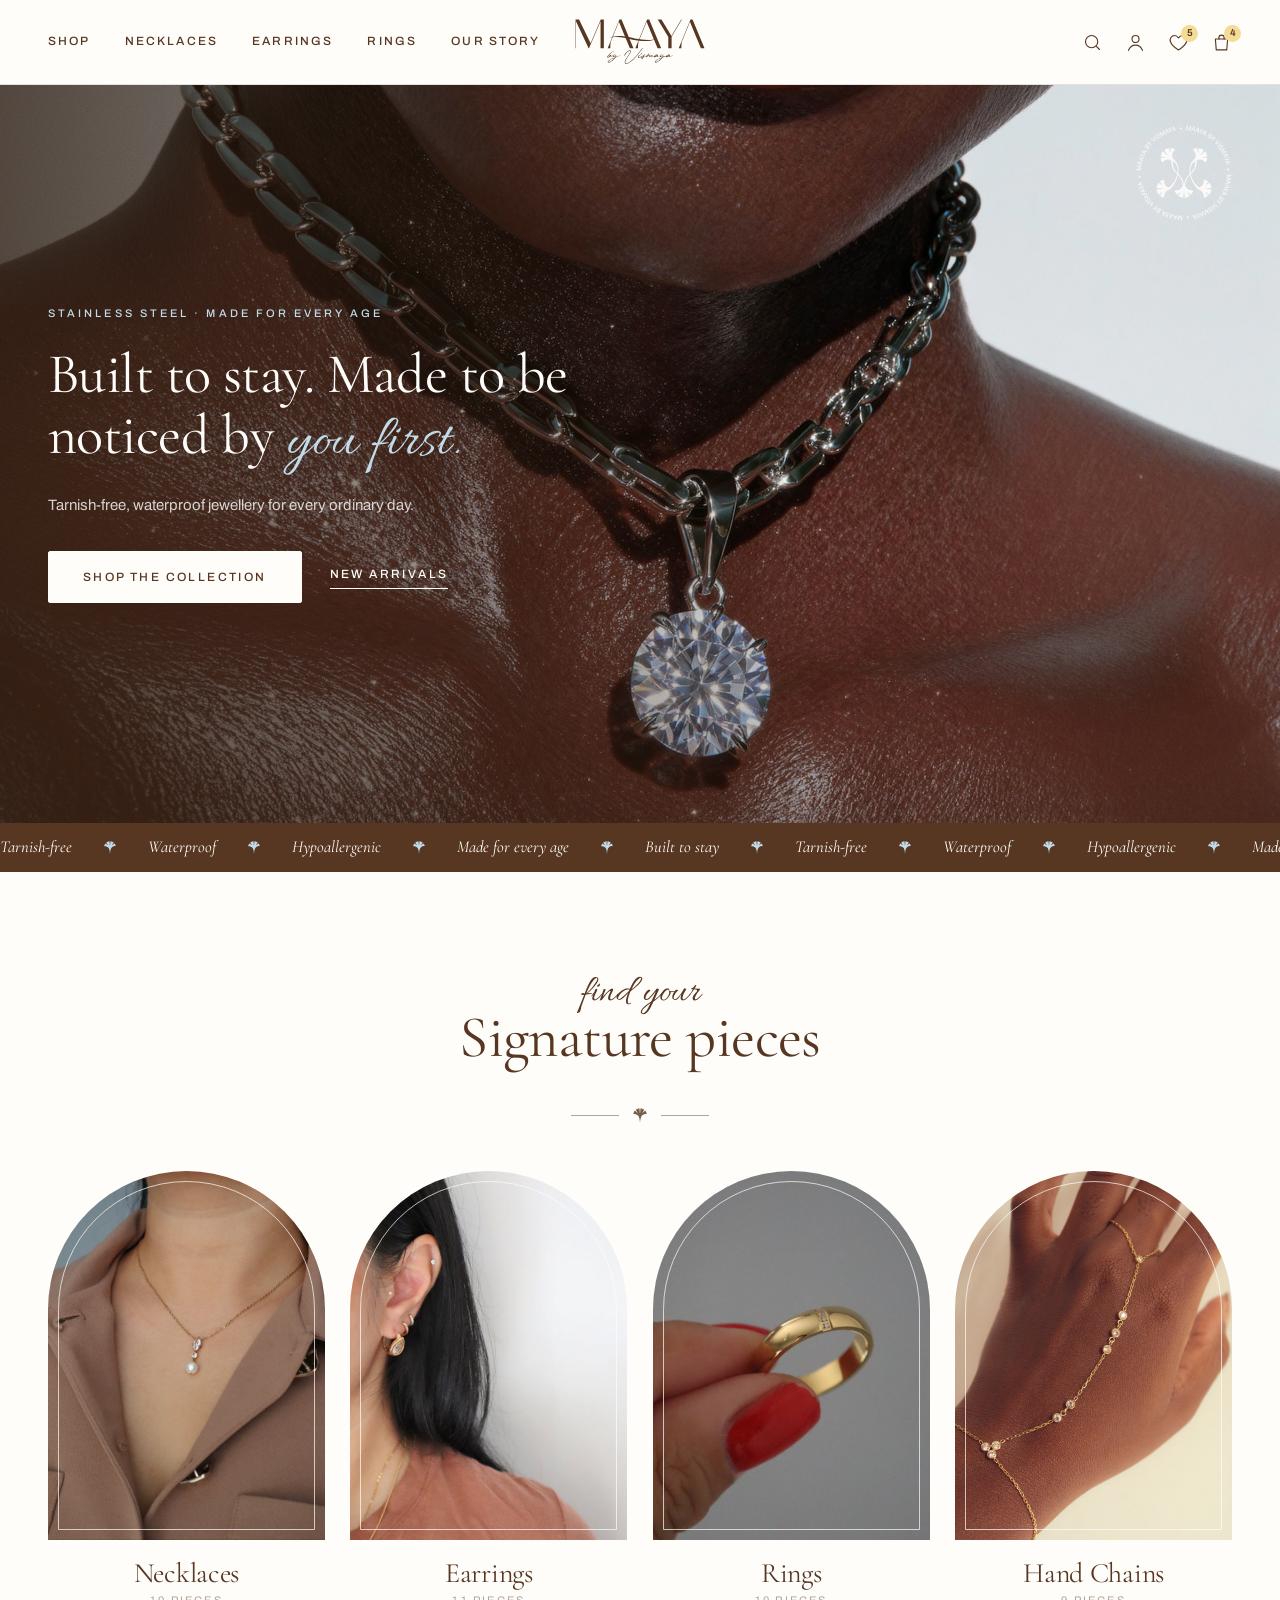
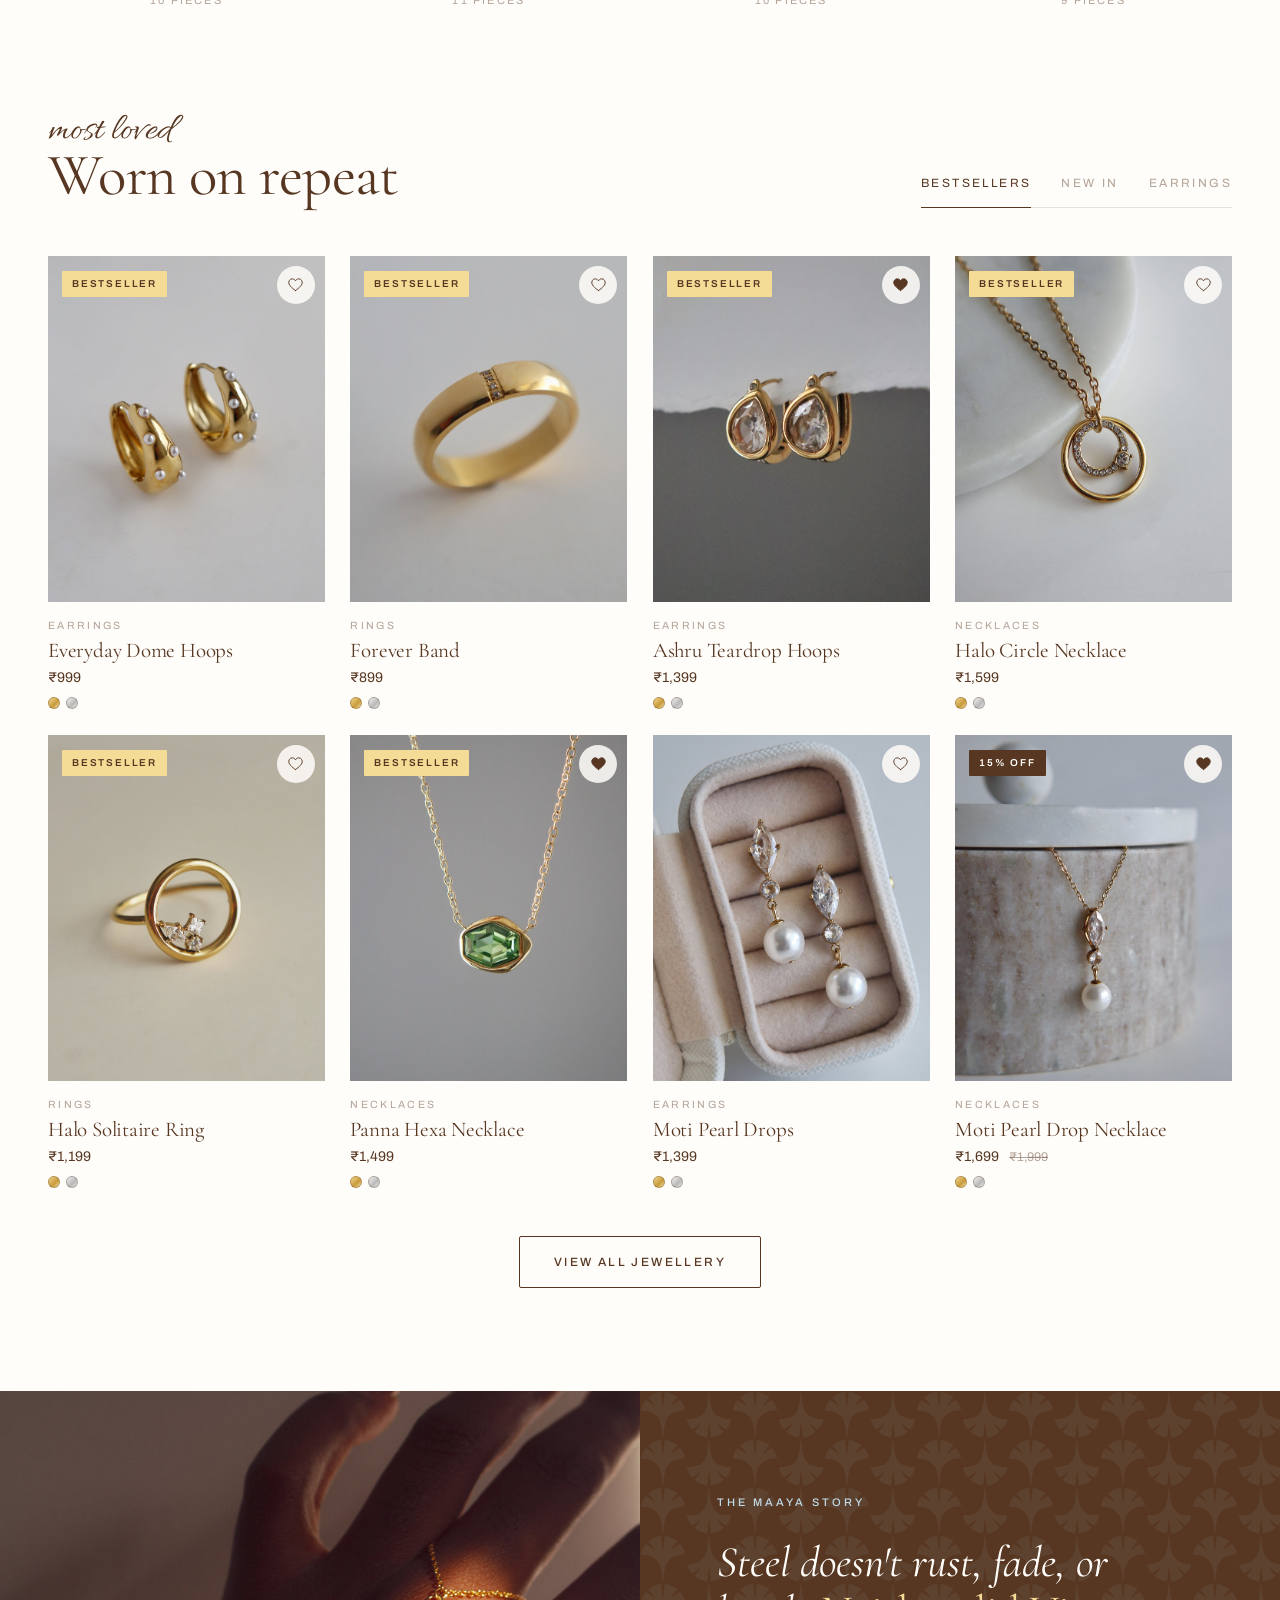
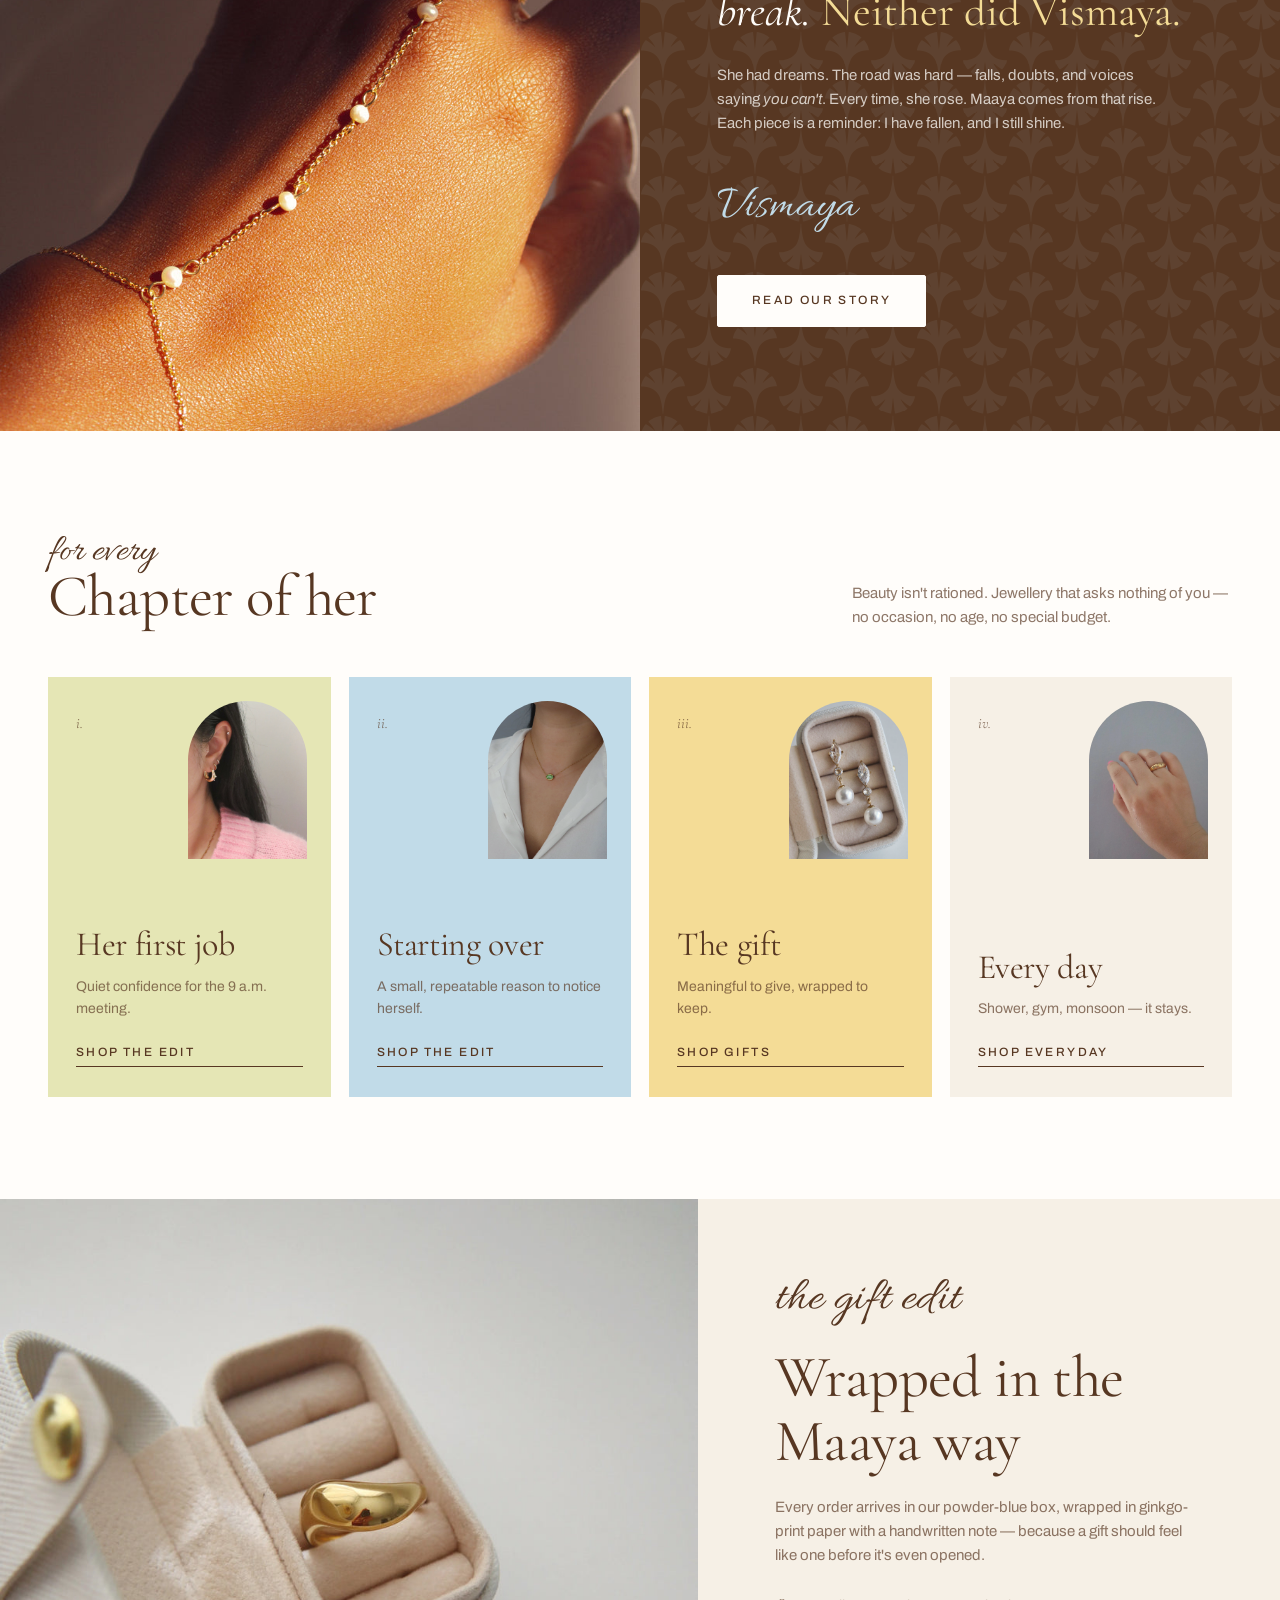
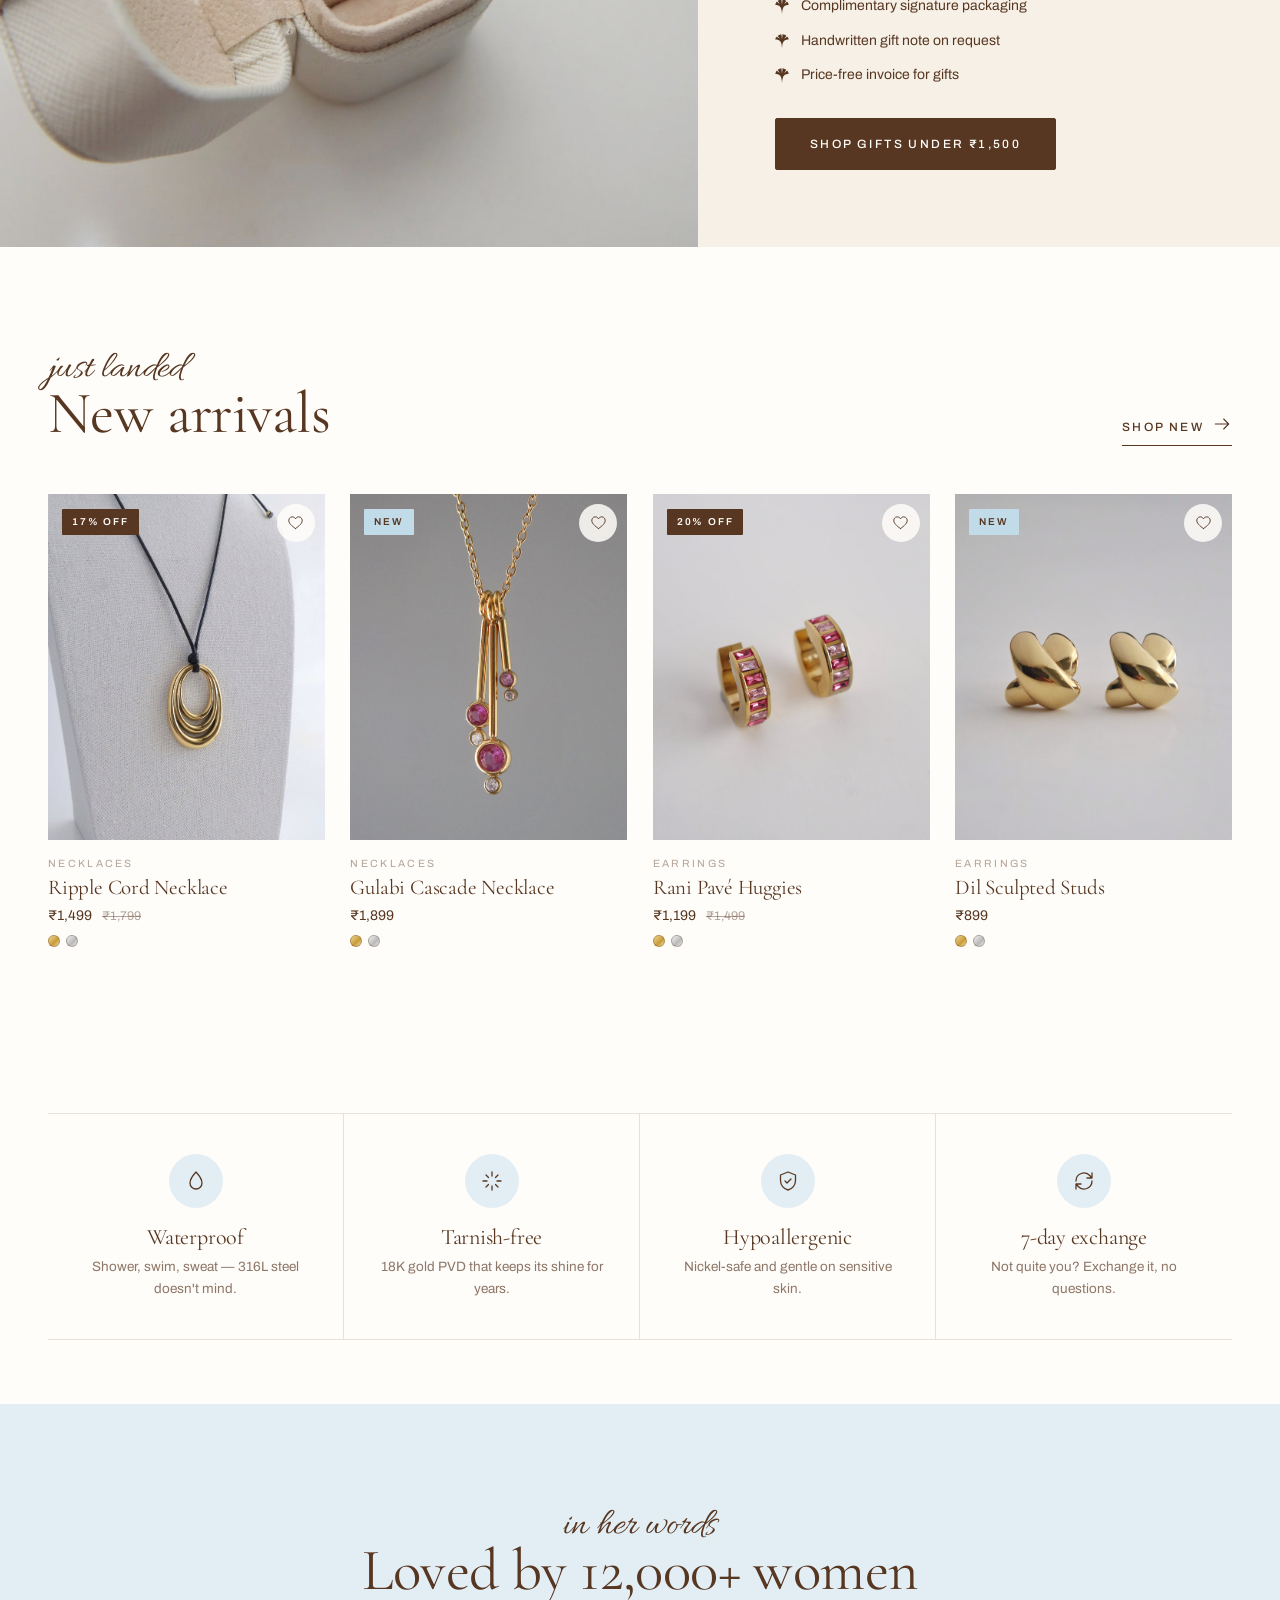
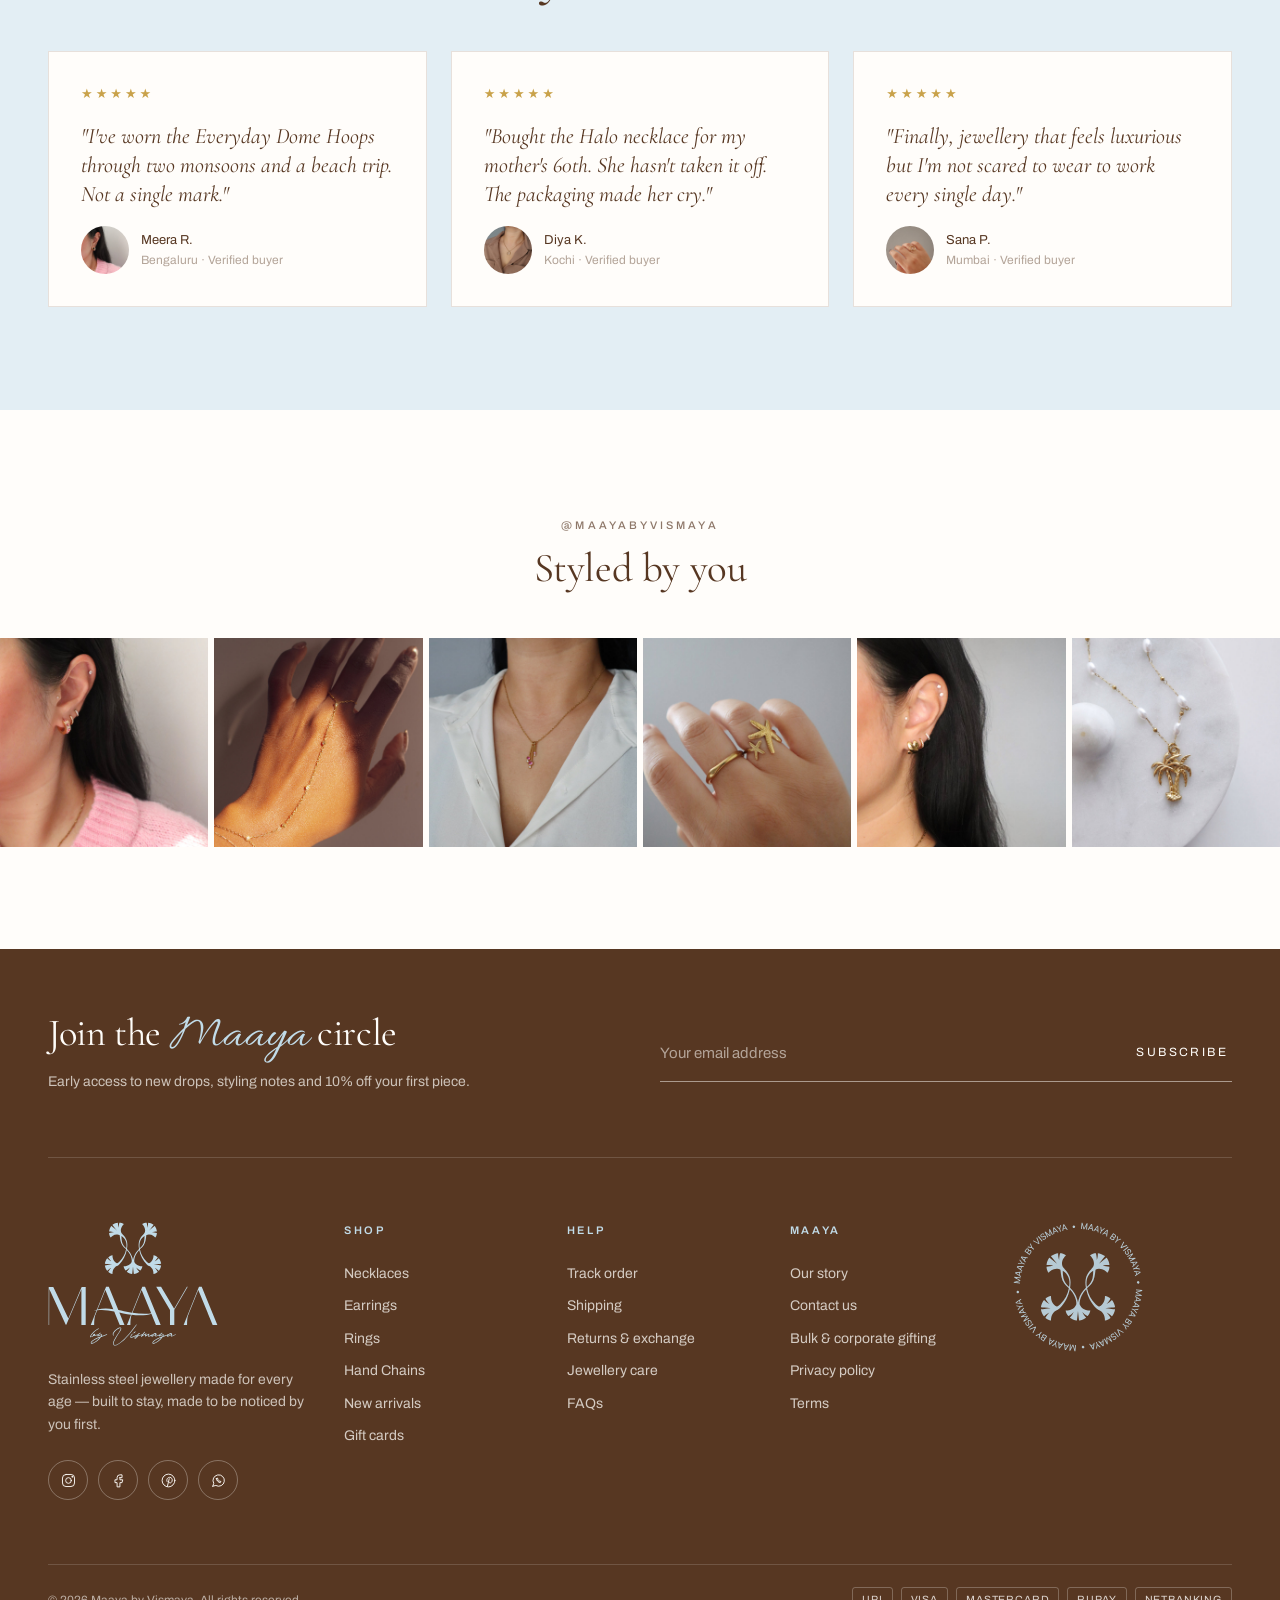
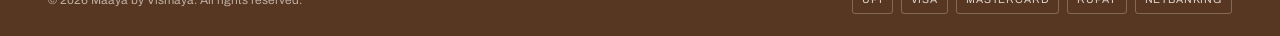
==== commit 2e234a70: "added" ====
--- a/index.html
+++ b/index.html
@@ -16,25 +16,17 @@
   <main>
     <!-- HERO -->
     <section class="hero">
+      <img class="hero__bg" src="assets/img/editorial/hero-steel-choker.jpg" alt="Stainless steel chain with a crystal pendant">
+      <img class="seal" src="assets/img/brand/logo-seal-white.svg" alt="">
       <div class="container hero__inner">
         <div class="hero__copy">
-          <span class="script">a piece of you</span>
-          <h1 class="display-xl">Built to stay. <em class="italic">Made to be noticed</em> by you first.</h1>
-          <p>Stainless steel jewellery finished in 18K gold — tarnish-free, waterproof and made for every age. For the first job, the fresh start, and every ordinary Tuesday in between.</p>
+          <span class="eyebrow">Stainless steel · Made for every age</span>
+          <h1>Built to stay. Made to be noticed by <span class="script">you first.</span></h1>
+          <p>Tarnish-free, waterproof jewellery for every ordinary day.</p>
           <div class="hero__ctas">
-            <a href="shop.html" class="btn">Shop the collection</a>
-            <a href="shop.html?cat=earrings" class="btn btn--ghost">New arrivals</a>
+            <a href="shop.html" class="btn btn--light">Shop the collection</a>
+            <a href="shop.html?cat=earrings" class="link-line">New arrivals</a>
           </div>
-          <div class="hero__meta">
-            <div><strong>18K</strong><span>Gold PVD finish</span></div>
-            <div><strong>0%</strong><span>Tarnish, ever</span></div>
-            <div><strong>12k+</strong><span>Women wearing Maaya</span></div>
-          </div>
-        </div>
-        <div class="hero__visual">
-          <div class="hero__arch hero__arch--main"><img src="assets/img/products/necklace-03-2.jpg" alt="Woman wearing the Halo Circle necklace"></div>
-          <div class="hero__arch hero__arch--side"><img src="assets/img/products/bracelets-06-3.jpg" alt="Hand chain in evening light"></div>
-          <div class="seal"><img src="assets/img/brand/logo-seal-brown.svg" alt=""></div>
         </div>
       </div>
     </section>
--- a/assets/css/style.css
+++ b/assets/css/style.css
@@ -105,11 +105,6 @@
 
 .icon { width: 20px; height: 20px; stroke: currentColor; fill: none; stroke-width: 1.3; stroke-linecap: round; stroke-linejoin: round; flex: none; }
 
-/* ---------- Announcement bar ---------- */
-.announce { background: var(--coffee); color: var(--white); font-size: 11.5px; letter-spacing: .14em; text-transform: uppercase; overflow: hidden; }
-.announce__track { display: flex; width: max-content; animation: marquee 38s linear infinite; }
-.announce__track span { display: inline-flex; align-items: center; gap: 28px; padding: 10px 14px; white-space: nowrap; }
-.announce__track img { width: 11px; }
 @keyframes marquee { to { transform: translateX(-50%); } }
 
 /* ---------- Header ---------- */
@@ -211,31 +206,29 @@
 .swatch--rose { background: linear-gradient(135deg, #f3cdbf, #c7897a 60%, #f6d9cf); }
 
 /* ---------- HOME: Hero ---------- */
-.hero { position: relative; background: var(--blue); overflow: hidden; }
-.hero::before { content: ''; position: absolute; inset: 0; background: url(../img/brand/pattern-tile-white.svg) 0 0 / 92px auto; opacity: .35; mask-image: linear-gradient(90deg, #000 0%, transparent 55%); -webkit-mask-image: linear-gradient(90deg, #000 0%, transparent 55%); }
-.hero__inner { position: relative; display: grid; grid-template-columns: 1.05fr 1fr; align-items: center; min-height: min(86vh, 820px); gap: 40px; }
-.hero__copy { padding: 80px 0; position: relative; z-index: 2; }
-.hero__copy .script { font-size: clamp(44px, 5vw, 76px); display: block; margin-bottom: 6px; color: var(--coffee); }
-.hero__copy h1 { max-width: 12ch; }
-.hero__copy p { max-width: 440px; margin: 26px 0 38px; font-size: 16px; color: var(--muted); }
-.hero__ctas { display: flex; gap: 14px; flex-wrap: wrap; }
-.hero__meta { display: flex; gap: 36px; margin-top: 56px; padding-top: 26px; border-top: 1px solid var(--line-strong); max-width: 480px; }
-.hero__meta strong { display: block; font-family: var(--f-display); font-size: 30px; font-weight: 500; line-height: 1; }
-.hero__meta span { font-size: 11px; letter-spacing: .18em; text-transform: uppercase; color: var(--muted); }
-.hero__visual { position: relative; height: 100%; min-height: 620px; }
-.hero__arch { position: absolute; overflow: hidden; border-radius: var(--arch); box-shadow: var(--shadow); }
-.hero__arch img { width: 100%; height: 100%; object-fit: cover; }
-.hero__arch--main { right: 4%; top: 9%; width: 62%; height: 80%; }
-.hero__arch--side { left: 0; bottom: 6%; width: 38%; height: 50%; border: 8px solid var(--white); }
-.seal { position: absolute; width: 150px; height: 150px; left: 26%; top: 8%; z-index: 3; border-radius: 50%; background: var(--white); display: grid; place-items: center; box-shadow: var(--shadow); }
-.seal img { width: 128px; animation: spin 26s linear infinite; }
+/* Full-bleed hero: editorial photo + soft coffee gradient + film grain */
+.hero { position: relative; overflow: hidden; background: var(--coffee-deep); color: var(--white); }
+.hero__bg { position: absolute; inset: 0; width: 100%; height: 100%; object-fit: cover; object-position: 50% 90%; }
+.hero::before { content: ''; position: absolute; inset: 0; z-index: 1; background: linear-gradient(90deg, rgba(40, 24, 13, .78) 0%, rgba(40, 24, 13, .45) 38%, rgba(40, 24, 13, 0) 65%), linear-gradient(0deg, rgba(40, 24, 13, .35), transparent 40%); }
+.hero::after {
+  content: ''; position: absolute; inset: 0; pointer-events: none; z-index: 2; opacity: .3; mix-blend-mode: overlay;
+  background: url("data:image/svg+xml,%3Csvg xmlns='http://www.w3.org/2000/svg' width='220' height='220'%3E%3Cfilter id='n'%3E%3CfeTurbulence type='fractalNoise' baseFrequency='.8' numOctaves='3' stitchTiles='stitch'/%3E%3CfeColorMatrix values='0 0 0 0 1 0 0 0 0 1 0 0 0 0 1 0 0 0 .6 0'/%3E%3C/filter%3E%3Crect width='100%25' height='100%25' filter='url(%23n)'/%3E%3C/svg%3E");
+}
+.hero__inner { position: relative; z-index: 3; display: flex; align-items: center; height: clamp(560px, 82vh, 780px); }
+.hero__copy { max-width: 540px; }
+.hero__copy .eyebrow { display: block; margin-bottom: 22px; color: var(--blue); }
+.hero__copy h1 { font-size: clamp(40px, 4.4vw, 66px); }
+.hero__copy h1 .script { font-size: 1.05em; color: var(--blue); }
+.hero__copy p { max-width: 380px; margin: 20px 0 34px; font-size: 15px; color: rgba(255, 253, 250, .8); }
+.hero__ctas { display: flex; gap: 28px; align-items: center; flex-wrap: wrap; }
+.hero .seal { position: absolute; z-index: 3; right: var(--gutter); top: 40px; width: 96px; opacity: .9; }
 @keyframes spin { to { transform: rotate(360deg); } }
 
 /* Ribbon / marquee strip */
-.ribbon { background: var(--coffee); color: var(--white); overflow: hidden; padding: 22px 0; }
+.ribbon { background: var(--coffee); color: var(--white); overflow: hidden; padding: 11px 0; }
 .ribbon__track { display: flex; width: max-content; animation: marquee 45s linear infinite; }
-.ribbon__item { display: inline-flex; align-items: center; gap: 40px; padding-right: 40px; font-family: var(--f-display); font-size: clamp(22px, 2.4vw, 32px); font-style: italic; white-space: nowrap; }
-.ribbon__item img { width: 22px; }
+.ribbon__item { display: inline-flex; align-items: center; gap: 32px; padding-right: 32px; font-family: var(--f-display); font-size: clamp(16px, 1.3vw, 19px); font-style: italic; white-space: nowrap; }
+.ribbon__item img { width: 12px; }
 
 /* Category arches */
 .cat-grid { display: grid; grid-template-columns: repeat(4, 1fr); gap: clamp(14px, 2vw, 28px); }
@@ -785,13 +778,10 @@
 }
 
 @media (max-width: 860px) {
-  .hero__inner { grid-template-columns: 1fr; gap: 0; min-height: 0; }
-  .hero__copy { padding: 56px 0 10px; }
-  .hero__visual { min-height: 520px; }
-  .hero__arch--main { width: 70%; right: 0; top: 4%; height: 84%; }
-  .hero__arch--side { width: 44%; }
-  .seal { width: 110px; height: 110px; left: auto; right: 58%; top: 2%; }
-  .seal img { width: 94px; }
+  .hero__inner { height: 600px; align-items: flex-end; padding-bottom: 56px; }
+  .hero__bg { object-position: 58% 70%; }
+  .hero::before { background: linear-gradient(0deg, rgba(40, 24, 13, .88) 0%, rgba(40, 24, 13, .5) 45%, rgba(40, 24, 13, .05) 75%); }
+  .hero .seal { width: 72px; top: 24px; }
   .story, .editorial, .plp-hero { grid-template-columns: 1fr; }
   .story__media, .editorial__media { min-height: 420px; }
   .plp-hero__copy { padding: 40px var(--gutter); }
@@ -825,7 +815,6 @@
   .promise { grid-template-columns: 1fr 1fr; }
   .promise__item { padding: 28px 14px; }
   .cat-card h3 { font-size: 22px; }
-  .hero__meta { gap: 22px; }
   .hero__visual { min-height: 440px; }
   .footer__main { grid-template-columns: 1fr 1fr; gap: 30px; }
   .footer__bottom { justify-content: center; text-align: center; }
